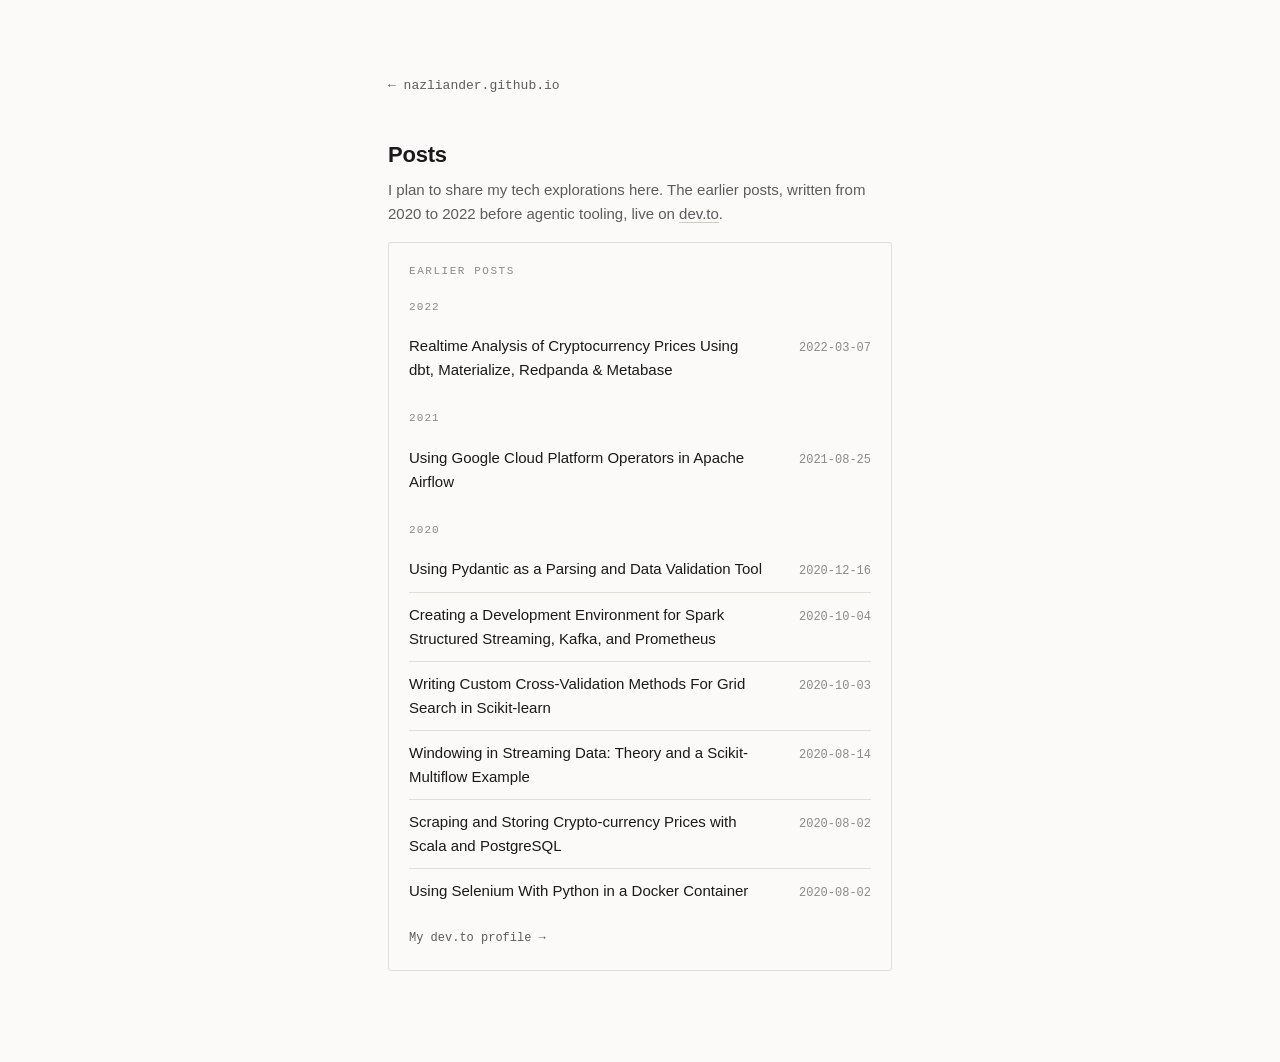
==== writing/index.html @ b226c814 "deploy: site build of 91e447e" ====
<!DOCTYPE html><html lang="en" data-astro-cid-67lgijtc><head><meta charset="utf-8"><meta name="viewport" content="width=device-width, initial-scale=1"><title>Posts — Nazli Ander</title><meta name="description" content="Posts and essays by Nazli Ander on data engineering, streaming and testing."><link rel="canonical" href="https://nazliander.github.io/writing/"><meta property="og:type" content="profile"><meta property="og:site_name" content="Nazli Ander"><meta property="og:title" content="Posts — Nazli Ander"><meta property="og:description" content="Posts and essays by Nazli Ander on data engineering, streaming and testing."><meta property="og:url" content="https://nazliander.github.io/writing/"><meta property="og:image" content="https://nazliander.github.io/og.png"><meta property="og:image:width" content="1200"><meta property="og:image:height" content="630"><meta property="og:image:alt" content="Nazli Ander, Data-intensive application developer and architect. I build data pipelines, warehouses and API endpoints, and the tests that keep them honest."><meta name="twitter:card" content="summary_large_image"><meta name="twitter:title" content="Posts — Nazli Ander"><meta name="twitter:description" content="Posts and essays by Nazli Ander on data engineering, streaming and testing."><meta name="twitter:image" content="https://nazliander.github.io/og.png"><script type="application/ld+json">{"@context":"https://schema.org","@type":"Person","name":"Nazli Ander","url":"https://nazliander.github.io/","description":"Data-intensive application developer and architect. I build data pipelines, warehouses and API endpoints, and the tests that keep them honest.","sameAs":["https://github.com/nazliander","https://www.linkedin.com/in/nazli-ander-33b428111/","https://dev.to/nazliander"]}</script><script defer src="https://static.cloudflareinsights.com/beacon.min.js" data-cf-beacon="{&quot;token&quot;: &quot;77f7c34b2c5643a896c90a469e544296&quot;}"></script><link rel="icon" type="image/svg+xml" href="/favicon.svg"><style>:root{color-scheme:light dark;--mono:ui-monospace, SFMono-Regular, "SF Mono", Menlo, Consolas, monospace;--sans:-apple-system, BlinkMacSystemFont, "Segoe UI", Inter, Helvetica, Arial, sans-serif;--bg:#fbfaf8;--fg:#1a1a1a;--fg-dim:#5c5c5c;--fg-faint:#8a8a8a;--hairline:#e0ded9;--hairline-strong:#cfccc5;--work:#0f8a7e;--writing:#7a5cc4;--stack:#8a8a8a;--ok:#2ea043;--fox:#e8792b;--measure:34rem}@media (prefers-color-scheme:dark){:root{--bg:#111110;--fg:#ececea;--fg-dim:#a3a09a;--fg-faint:#6f6c67;--hairline:#2a2927;--hairline-strong:#3d3b38;--work:#3fd0bd;--writing:#b49bf0;--stack:#7e7b76;--ok:#3fb950;--fox:#ff9448}}*,:before,:after{box-sizing:border-box}body{background:var(--bg);color:var(--fg);font-family:var(--sans);-webkit-font-smoothing:antialiased;margin:0;font-size:15px;line-height:1.6}a{color:inherit;border-bottom:1px solid var(--hairline-strong);text-decoration:none}a:hover{border-bottom-color:currentColor}a:focus-visible{outline:2px solid var(--work);outline-offset:3px;border-radius:2px}.page{max-width:var(--measure);margin:0 auto;padding-block:4.5rem 3rem;padding-inline:1.25rem}.domain{font-family:var(--mono);letter-spacing:.02em;color:var(--fg-dim);cursor:pointer;background:0 0;border:0;margin:0 0 2.75rem;padding:0;font-size:.8125rem;display:block}.domain:hover{color:var(--fg)}.domain:focus-visible{outline:2px solid var(--fox);outline-offset:4px;border-radius:2px}.name{letter-spacing:-.01em;margin:0 0 .375rem;font-size:1.375rem;font-weight:600}.rule{background:var(--hairline-strong);border:0;width:2.5rem;height:1px;margin:.75rem 0 1rem}.tagline{color:var(--fg-dim);margin:0 0 1rem}.intro{color:var(--fg-dim);margin:-.5rem 0 1.25rem;font-size:.875rem}.links{flex-wrap:wrap;gap:1.125rem;margin:0 0 3.25rem;font-size:.875rem;display:flex}.links a{color:var(--fg-dim)}.links a:hover{color:var(--fg)}.section{border:1px solid var(--hairline);border-radius:3px;margin-bottom:1.25rem;padding:1.25rem 1.25rem 1.35rem}.section h2{font-family:var(--mono);letter-spacing:.14em;text-transform:uppercase;color:var(--fg-faint);flex-wrap:wrap;justify-content:space-between;align-items:baseline;gap:.375rem 1rem;margin:0 0 1.125rem;font-size:.6875rem;font-weight:500;display:flex}.note{font-family:var(--mono);letter-spacing:.04em;text-transform:none;color:var(--fg-faint);font-size:.6875rem}.items{gap:1.125rem;margin:0;padding:0;list-style:none;display:grid}.items.tight{gap:.625rem}.item{grid-template-columns:.875rem 1fr;align-items:start;column-gap:.75rem;display:grid}.bullet{border:1px solid var(--hue);width:6px;height:6px;margin-top:.5rem;transform:rotate(45deg)}.item-title{font-weight:500}.item-summary{color:var(--fg-dim);margin-top:.125rem;font-size:.875rem}.item-meta{font-family:var(--mono);color:var(--fg-faint);margin-top:.25rem;font-size:.75rem}.date{font-family:var(--mono);color:var(--fg-faint);font-size:.75rem}.writing-row{flex-wrap:wrap;align-items:baseline;gap:.625rem;display:flex}.stack-group+.stack-group{margin-top:1.125rem}.stack-label{font-family:var(--mono);letter-spacing:.1em;text-transform:uppercase;color:var(--fg-faint);margin:0 0 .5rem;font-size:.6875rem}.stack-list{flex-wrap:wrap;gap:.5rem 1rem;margin:0;padding:0;font-size:.875rem;list-style:none;display:flex}.stack-list li{color:var(--fg-dim);align-items:center;gap:.5rem;display:flex}.more{font-family:var(--mono);color:var(--fg-dim);border:0;margin-top:1rem;font-size:.75rem;display:inline-block}.more:hover{color:var(--fg)}.empty{color:var(--fg-faint);font-size:.875rem;font-style:italic}.footer{font-family:var(--mono);color:var(--fg-faint);align-items:center;gap:.5rem;margin-top:2.25rem;font-size:.75rem;display:flex}.dot{background:var(--ok);border-radius:50%;flex:none;width:7px;height:7px}.dot.warn{background:var(--fox)}@media (width<=420px){.page{padding-block:3rem 2.5rem}}
.back[data-astro-cid-67lgijtc]{font-family:var(--mono);color:var(--fg-dim);border:0;margin-bottom:2.5rem;font-size:.8125rem;display:inline-block}.back[data-astro-cid-67lgijtc]:hover{color:var(--fg)}.rows[data-astro-cid-67lgijtc]{margin:0;padding:0;list-style:none}.row[data-astro-cid-67lgijtc]{border:0;border-bottom:1px solid var(--hairline);color:var(--fg);grid-template-columns:1fr auto auto;align-items:baseline;gap:.75rem;padding:.625rem 0;transition:padding-left .18s,color .18s;display:grid}.rows[data-astro-cid-67lgijtc] li[data-astro-cid-67lgijtc]:last-child .row[data-astro-cid-67lgijtc]{border-bottom:0}.row[data-astro-cid-67lgijtc]:hover{color:var(--writing);padding-left:.375rem}.row[data-astro-cid-67lgijtc]:focus-visible{outline:2px solid var(--work);outline-offset:2px;border-radius:2px}.row-title[data-astro-cid-67lgijtc]{min-width:0}.row-arrow[data-astro-cid-67lgijtc]{opacity:0;transition:opacity .18s,transform .18s;display:inline-block;transform:translate(-.25rem)}.row[data-astro-cid-67lgijtc]:hover .row-arrow[data-astro-cid-67lgijtc],.row[data-astro-cid-67lgijtc]:focus-visible .row-arrow[data-astro-cid-67lgijtc]{opacity:1;transform:translate(0)}.row[data-astro-cid-67lgijtc] .date[data-astro-cid-67lgijtc]{white-space:nowrap}.row-summary[data-astro-cid-67lgijtc]{color:var(--fg-dim);margin:.25rem 0 .625rem;font-size:.8125rem}@media (prefers-reduced-motion:reduce){.row[data-astro-cid-67lgijtc],.row-arrow[data-astro-cid-67lgijtc]{transition:none}}.year[data-astro-cid-67lgijtc]+.year[data-astro-cid-67lgijtc]{margin-top:1.125rem}.year-label[data-astro-cid-67lgijtc]{font-family:var(--mono);letter-spacing:.1em;color:var(--fg-faint);margin:0 0 .5rem;font-size:.6875rem}.entry-title[data-astro-cid-67lgijtc]{letter-spacing:-.01em;margin:0 0 .375rem;font-size:1.375rem;font-weight:600}
</style></head><body data-astro-cid-67lgijtc><main class="page" data-astro-cid-67lgijtc><a class="back" href="/" data-astro-cid-67lgijtc>← nazliander.github.io</a><h1 class="entry-title" data-astro-cid-67lgijtc>Posts</h1><p class="tagline" data-astro-cid-67lgijtc>I plan to share my tech explorations here. The earlier posts, written from 2020 to 2022 before agentic tooling, live on <a href="https://dev.to/nazliander" data-astro-cid-67lgijtc>dev.to</a>.</p><section class="section" data-astro-cid-67lgijtc><h2 data-astro-cid-67lgijtc>Earlier posts</h2><div class="year" data-astro-cid-67lgijtc><p class="year-label" data-astro-cid-67lgijtc>2022</p><ul class="rows" data-astro-cid-67lgijtc><li data-astro-cid-67lgijtc><a class="row" href="https://dev.to/nazliander/realtime-analysis-of-cryptocurrency-prices-using-dbt-materialize-redpanda-metabase-41n2" data-astro-cid-67lgijtc><span class="row-title" data-astro-cid-67lgijtc>Realtime Analysis of Cryptocurrency Prices Using dbt, Materialize, Redpanda &amp; Metabase</span><span class="row-arrow" aria-hidden="true" data-astro-cid-67lgijtc>↗</span><time class="date" datetime="2022-03-07" data-astro-cid-67lgijtc>2022-03-07</time></a></li></ul></div><div class="year" data-astro-cid-67lgijtc><p class="year-label" data-astro-cid-67lgijtc>2021</p><ul class="rows" data-astro-cid-67lgijtc><li data-astro-cid-67lgijtc><a class="row" href="https://dev.to/nazliander/about-the-google-cloud-platform-operators-in-airflow-3ap7" data-astro-cid-67lgijtc><span class="row-title" data-astro-cid-67lgijtc>Using Google Cloud Platform Operators in Apache Airflow</span><span class="row-arrow" aria-hidden="true" data-astro-cid-67lgijtc>↗</span><time class="date" datetime="2021-08-25" data-astro-cid-67lgijtc>2021-08-25</time></a></li></ul></div><div class="year" data-astro-cid-67lgijtc><p class="year-label" data-astro-cid-67lgijtc>2020</p><ul class="rows" data-astro-cid-67lgijtc><li data-astro-cid-67lgijtc><a class="row" href="https://dev.to/nazliander/using-pydantic-as-a-parser-and-data-validation-tool-51n3" data-astro-cid-67lgijtc><span class="row-title" data-astro-cid-67lgijtc>Using Pydantic as a Parsing and Data Validation Tool</span><span class="row-arrow" aria-hidden="true" data-astro-cid-67lgijtc>↗</span><time class="date" datetime="2020-12-16" data-astro-cid-67lgijtc>2020-12-16</time></a></li><li data-astro-cid-67lgijtc><a class="row" href="https://dev.to/nazliander/creating-a-development-environment-for-spark-structured-streaming-kafka-and-prometheus-29dl" data-astro-cid-67lgijtc><span class="row-title" data-astro-cid-67lgijtc>Creating a Development Environment for Spark Structured Streaming, Kafka, and Prometheus</span><span class="row-arrow" aria-hidden="true" data-astro-cid-67lgijtc>↗</span><time class="date" datetime="2020-10-04" data-astro-cid-67lgijtc>2020-10-04</time></a></li><li data-astro-cid-67lgijtc><a class="row" href="https://dev.to/nazliander/writing-custom-cross-validation-methods-for-grid-search-in-scikit-learn-2o21" data-astro-cid-67lgijtc><span class="row-title" data-astro-cid-67lgijtc>Writing Custom Cross-Validation Methods For Grid Search in Scikit-learn</span><span class="row-arrow" aria-hidden="true" data-astro-cid-67lgijtc>↗</span><time class="date" datetime="2020-10-03" data-astro-cid-67lgijtc>2020-10-03</time></a></li><li data-astro-cid-67lgijtc><a class="row" href="https://dev.to/nazliander/windowing-in-streaming-data-theory-and-a-scikit-multiflow-example-55ji" data-astro-cid-67lgijtc><span class="row-title" data-astro-cid-67lgijtc>Windowing in Streaming Data: Theory and a Scikit-Multiflow Example</span><span class="row-arrow" aria-hidden="true" data-astro-cid-67lgijtc>↗</span><time class="date" datetime="2020-08-14" data-astro-cid-67lgijtc>2020-08-14</time></a></li><li data-astro-cid-67lgijtc><a class="row" href="https://dev.to/nazliander/scraping-and-storing-asset-prices-with-scala-and-postgresql-35nn" data-astro-cid-67lgijtc><span class="row-title" data-astro-cid-67lgijtc>Scraping and Storing Crypto-currency Prices with Scala and PostgreSQL</span><span class="row-arrow" aria-hidden="true" data-astro-cid-67lgijtc>↗</span><time class="date" datetime="2020-08-02" data-astro-cid-67lgijtc>2020-08-02</time></a></li><li data-astro-cid-67lgijtc><a class="row" href="https://dev.to/nazliander/using-selenium-within-a-docker-container-ghp" data-astro-cid-67lgijtc><span class="row-title" data-astro-cid-67lgijtc>Using Selenium With Python in a Docker Container</span><span class="row-arrow" aria-hidden="true" data-astro-cid-67lgijtc>↗</span><time class="date" datetime="2020-08-02" data-astro-cid-67lgijtc>2020-08-02</time></a></li></ul></div><a class="more" href="https://dev.to/nazliander" data-astro-cid-67lgijtc>My dev.to profile →</a></section></main></body></html>
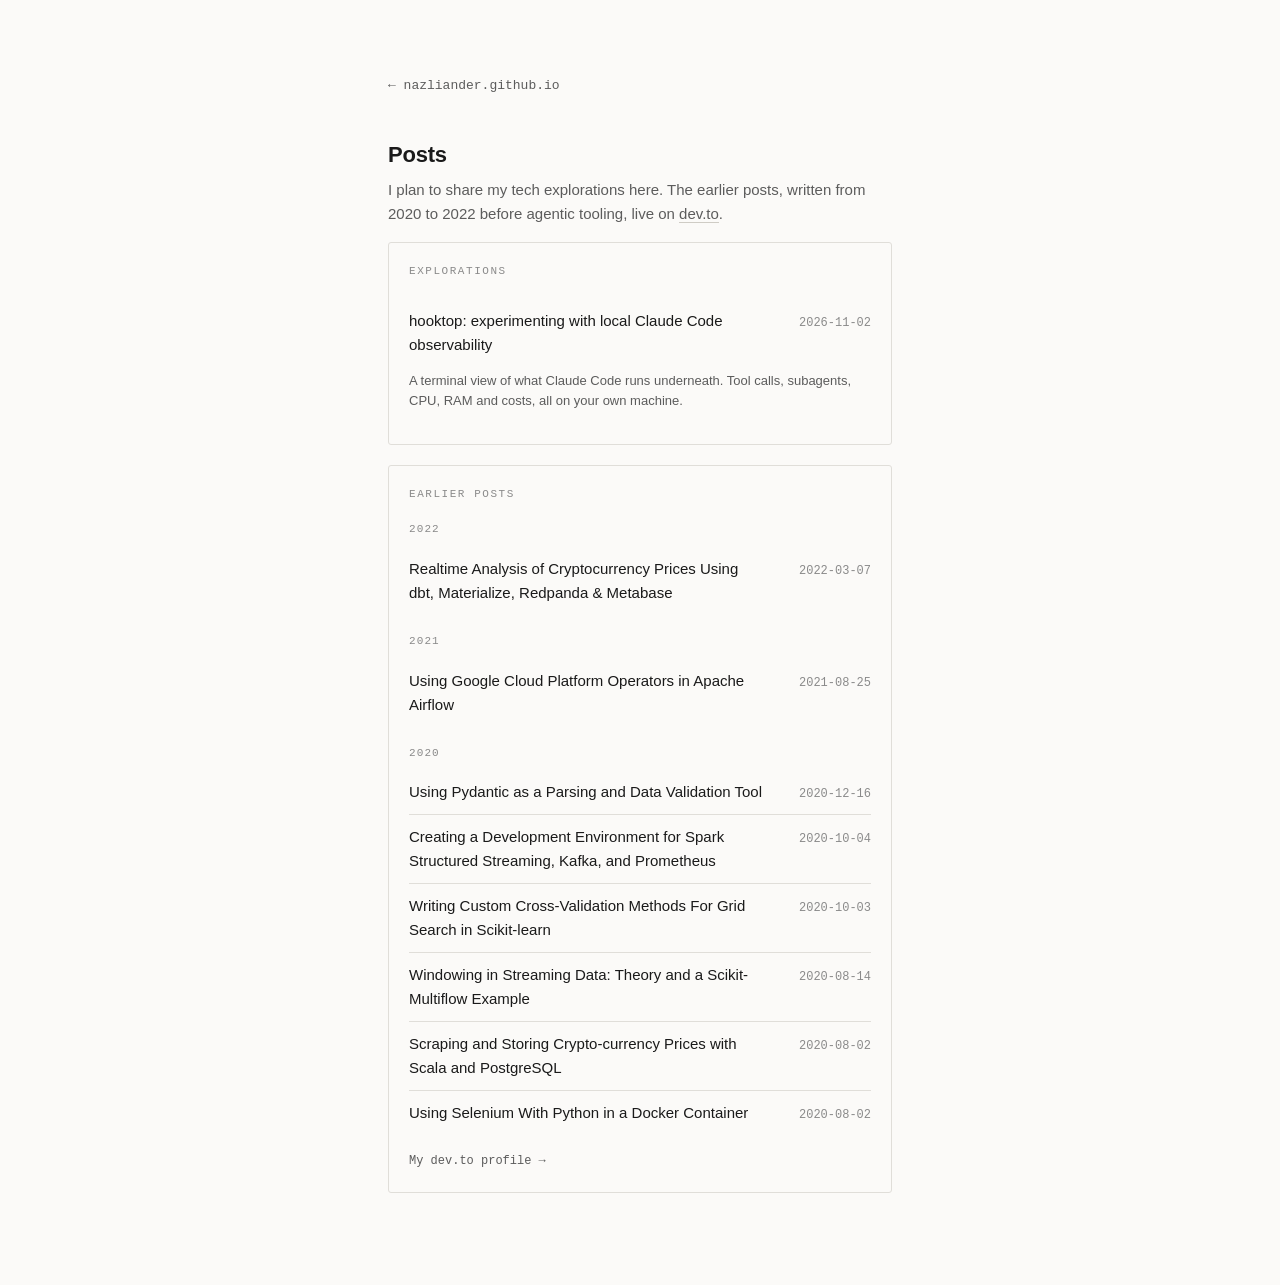
==== commit 40f81fa1: "deploy: site build of 2af90f9" ====
--- a/writing/index.html
+++ b/writing/index.html
@@ -1,3 +1,3 @@
 <!DOCTYPE html><html lang="en" data-astro-cid-67lgijtc><head><meta charset="utf-8"><meta name="viewport" content="width=device-width, initial-scale=1"><title>Posts — Nazli Ander</title><meta name="description" content="Posts and essays by Nazli Ander on data engineering, streaming and testing."><link rel="canonical" href="https://nazliander.github.io/writing/"><meta property="og:type" content="profile"><meta property="og:site_name" content="Nazli Ander"><meta property="og:title" content="Posts — Nazli Ander"><meta property="og:description" content="Posts and essays by Nazli Ander on data engineering, streaming and testing."><meta property="og:url" content="https://nazliander.github.io/writing/"><meta property="og:image" content="https://nazliander.github.io/og.png"><meta property="og:image:width" content="1200"><meta property="og:image:height" content="630"><meta property="og:image:alt" content="Nazli Ander, Data-intensive application developer and architect. I build data pipelines, warehouses and API endpoints, and the tests that keep them honest."><meta name="twitter:card" content="summary_large_image"><meta name="twitter:title" content="Posts — Nazli Ander"><meta name="twitter:description" content="Posts and essays by Nazli Ander on data engineering, streaming and testing."><meta name="twitter:image" content="https://nazliander.github.io/og.png"><script type="application/ld+json">{"@context":"https://schema.org","@type":"Person","name":"Nazli Ander","url":"https://nazliander.github.io/","description":"Data-intensive application developer and architect. I build data pipelines, warehouses and API endpoints, and the tests that keep them honest.","sameAs":["https://github.com/nazliander","https://www.linkedin.com/in/nazli-ander-33b428111/","https://dev.to/nazliander"]}</script><script defer src="https://static.cloudflareinsights.com/beacon.min.js" data-cf-beacon="{&quot;token&quot;: &quot;77f7c34b2c5643a896c90a469e544296&quot;}"></script><link rel="icon" type="image/svg+xml" href="/favicon.svg"><style>:root{color-scheme:light dark;--mono:ui-monospace, SFMono-Regular, "SF Mono", Menlo, Consolas, monospace;--sans:-apple-system, BlinkMacSystemFont, "Segoe UI", Inter, Helvetica, Arial, sans-serif;--bg:#fbfaf8;--fg:#1a1a1a;--fg-dim:#5c5c5c;--fg-faint:#8a8a8a;--hairline:#e0ded9;--hairline-strong:#cfccc5;--work:#0f8a7e;--writing:#7a5cc4;--stack:#8a8a8a;--ok:#2ea043;--fox:#e8792b;--measure:34rem}@media (prefers-color-scheme:dark){:root{--bg:#111110;--fg:#ececea;--fg-dim:#a3a09a;--fg-faint:#6f6c67;--hairline:#2a2927;--hairline-strong:#3d3b38;--work:#3fd0bd;--writing:#b49bf0;--stack:#7e7b76;--ok:#3fb950;--fox:#ff9448}}*,:before,:after{box-sizing:border-box}body{background:var(--bg);color:var(--fg);font-family:var(--sans);-webkit-font-smoothing:antialiased;margin:0;font-size:15px;line-height:1.6}a{color:inherit;border-bottom:1px solid var(--hairline-strong);text-decoration:none}a:hover{border-bottom-color:currentColor}a:focus-visible{outline:2px solid var(--work);outline-offset:3px;border-radius:2px}.page{max-width:var(--measure);margin:0 auto;padding-block:4.5rem 3rem;padding-inline:1.25rem}.domain{font-family:var(--mono);letter-spacing:.02em;color:var(--fg-dim);cursor:pointer;background:0 0;border:0;margin:0 0 2.75rem;padding:0;font-size:.8125rem;display:block}.domain:hover{color:var(--fg)}.domain:focus-visible{outline:2px solid var(--fox);outline-offset:4px;border-radius:2px}.name{letter-spacing:-.01em;margin:0 0 .375rem;font-size:1.375rem;font-weight:600}.rule{background:var(--hairline-strong);border:0;width:2.5rem;height:1px;margin:.75rem 0 1rem}.tagline{color:var(--fg-dim);margin:0 0 1rem}.intro{color:var(--fg-dim);margin:-.5rem 0 1.25rem;font-size:.875rem}.links{flex-wrap:wrap;gap:1.125rem;margin:0 0 3.25rem;font-size:.875rem;display:flex}.links a{color:var(--fg-dim)}.links a:hover{color:var(--fg)}.section{border:1px solid var(--hairline);border-radius:3px;margin-bottom:1.25rem;padding:1.25rem 1.25rem 1.35rem}.section h2{font-family:var(--mono);letter-spacing:.14em;text-transform:uppercase;color:var(--fg-faint);flex-wrap:wrap;justify-content:space-between;align-items:baseline;gap:.375rem 1rem;margin:0 0 1.125rem;font-size:.6875rem;font-weight:500;display:flex}.note{font-family:var(--mono);letter-spacing:.04em;text-transform:none;color:var(--fg-faint);font-size:.6875rem}.items{gap:1.125rem;margin:0;padding:0;list-style:none;display:grid}.items.tight{gap:.625rem}.item{grid-template-columns:.875rem 1fr;align-items:start;column-gap:.75rem;display:grid}.bullet{border:1px solid var(--hue);width:6px;height:6px;margin-top:.5rem;transform:rotate(45deg)}.item-title{font-weight:500}.item-summary{color:var(--fg-dim);margin-top:.125rem;font-size:.875rem}.item-meta{font-family:var(--mono);color:var(--fg-faint);margin-top:.25rem;font-size:.75rem}.date{font-family:var(--mono);color:var(--fg-faint);font-size:.75rem}.writing-row{flex-wrap:wrap;align-items:baseline;gap:.625rem;display:flex}.stack-group+.stack-group{margin-top:1.125rem}.stack-label{font-family:var(--mono);letter-spacing:.1em;text-transform:uppercase;color:var(--fg-faint);margin:0 0 .5rem;font-size:.6875rem}.stack-list{flex-wrap:wrap;gap:.5rem 1rem;margin:0;padding:0;font-size:.875rem;list-style:none;display:flex}.stack-list li{color:var(--fg-dim);align-items:center;gap:.5rem;display:flex}.more{font-family:var(--mono);color:var(--fg-dim);border:0;margin-top:1rem;font-size:.75rem;display:inline-block}.more:hover{color:var(--fg)}.empty{color:var(--fg-faint);font-size:.875rem;font-style:italic}.footer{font-family:var(--mono);color:var(--fg-faint);align-items:center;gap:.5rem;margin-top:2.25rem;font-size:.75rem;display:flex}.dot{background:var(--ok);border-radius:50%;flex:none;width:7px;height:7px}.dot.warn{background:var(--fox)}@media (width<=420px){.page{padding-block:3rem 2.5rem}}
 .back[data-astro-cid-67lgijtc]{font-family:var(--mono);color:var(--fg-dim);border:0;margin-bottom:2.5rem;font-size:.8125rem;display:inline-block}.back[data-astro-cid-67lgijtc]:hover{color:var(--fg)}.rows[data-astro-cid-67lgijtc]{margin:0;padding:0;list-style:none}.row[data-astro-cid-67lgijtc]{border:0;border-bottom:1px solid var(--hairline);color:var(--fg);grid-template-columns:1fr auto auto;align-items:baseline;gap:.75rem;padding:.625rem 0;transition:padding-left .18s,color .18s;display:grid}.rows[data-astro-cid-67lgijtc] li[data-astro-cid-67lgijtc]:last-child .row[data-astro-cid-67lgijtc]{border-bottom:0}.row[data-astro-cid-67lgijtc]:hover{color:var(--writing);padding-left:.375rem}.row[data-astro-cid-67lgijtc]:focus-visible{outline:2px solid var(--work);outline-offset:2px;border-radius:2px}.row-title[data-astro-cid-67lgijtc]{min-width:0}.row-arrow[data-astro-cid-67lgijtc]{opacity:0;transition:opacity .18s,transform .18s;display:inline-block;transform:translate(-.25rem)}.row[data-astro-cid-67lgijtc]:hover .row-arrow[data-astro-cid-67lgijtc],.row[data-astro-cid-67lgijtc]:focus-visible .row-arrow[data-astro-cid-67lgijtc]{opacity:1;transform:translate(0)}.row[data-astro-cid-67lgijtc] .date[data-astro-cid-67lgijtc]{white-space:nowrap}.row-summary[data-astro-cid-67lgijtc]{color:var(--fg-dim);margin:.25rem 0 .625rem;font-size:.8125rem}@media (prefers-reduced-motion:reduce){.row[data-astro-cid-67lgijtc],.row-arrow[data-astro-cid-67lgijtc]{transition:none}}.year[data-astro-cid-67lgijtc]+.year[data-astro-cid-67lgijtc]{margin-top:1.125rem}.year-label[data-astro-cid-67lgijtc]{font-family:var(--mono);letter-spacing:.1em;color:var(--fg-faint);margin:0 0 .5rem;font-size:.6875rem}.entry-title[data-astro-cid-67lgijtc]{letter-spacing:-.01em;margin:0 0 .375rem;font-size:1.375rem;font-weight:600}
-</style></head><body data-astro-cid-67lgijtc><main class="page" data-astro-cid-67lgijtc><a class="back" href="/" data-astro-cid-67lgijtc>← nazliander.github.io</a><h1 class="entry-title" data-astro-cid-67lgijtc>Posts</h1><p class="tagline" data-astro-cid-67lgijtc>I plan to share my tech explorations here. The earlier posts, written from 2020 to 2022 before agentic tooling, live on <a href="https://dev.to/nazliander" data-astro-cid-67lgijtc>dev.to</a>.</p><section class="section" data-astro-cid-67lgijtc><h2 data-astro-cid-67lgijtc>Earlier posts</h2><div class="year" data-astro-cid-67lgijtc><p class="year-label" data-astro-cid-67lgijtc>2022</p><ul class="rows" data-astro-cid-67lgijtc><li data-astro-cid-67lgijtc><a class="row" href="https://dev.to/nazliander/realtime-analysis-of-cryptocurrency-prices-using-dbt-materialize-redpanda-metabase-41n2" data-astro-cid-67lgijtc><span class="row-title" data-astro-cid-67lgijtc>Realtime Analysis of Cryptocurrency Prices Using dbt, Materialize, Redpanda &amp; Metabase</span><span class="row-arrow" aria-hidden="true" data-astro-cid-67lgijtc>↗</span><time class="date" datetime="2022-03-07" data-astro-cid-67lgijtc>2022-03-07</time></a></li></ul></div><div class="year" data-astro-cid-67lgijtc><p class="year-label" data-astro-cid-67lgijtc>2021</p><ul class="rows" data-astro-cid-67lgijtc><li data-astro-cid-67lgijtc><a class="row" href="https://dev.to/nazliander/about-the-google-cloud-platform-operators-in-airflow-3ap7" data-astro-cid-67lgijtc><span class="row-title" data-astro-cid-67lgijtc>Using Google Cloud Platform Operators in Apache Airflow</span><span class="row-arrow" aria-hidden="true" data-astro-cid-67lgijtc>↗</span><time class="date" datetime="2021-08-25" data-astro-cid-67lgijtc>2021-08-25</time></a></li></ul></div><div class="year" data-astro-cid-67lgijtc><p class="year-label" data-astro-cid-67lgijtc>2020</p><ul class="rows" data-astro-cid-67lgijtc><li data-astro-cid-67lgijtc><a class="row" href="https://dev.to/nazliander/using-pydantic-as-a-parser-and-data-validation-tool-51n3" data-astro-cid-67lgijtc><span class="row-title" data-astro-cid-67lgijtc>Using Pydantic as a Parsing and Data Validation Tool</span><span class="row-arrow" aria-hidden="true" data-astro-cid-67lgijtc>↗</span><time class="date" datetime="2020-12-16" data-astro-cid-67lgijtc>2020-12-16</time></a></li><li data-astro-cid-67lgijtc><a class="row" href="https://dev.to/nazliander/creating-a-development-environment-for-spark-structured-streaming-kafka-and-prometheus-29dl" data-astro-cid-67lgijtc><span class="row-title" data-astro-cid-67lgijtc>Creating a Development Environment for Spark Structured Streaming, Kafka, and Prometheus</span><span class="row-arrow" aria-hidden="true" data-astro-cid-67lgijtc>↗</span><time class="date" datetime="2020-10-04" data-astro-cid-67lgijtc>2020-10-04</time></a></li><li data-astro-cid-67lgijtc><a class="row" href="https://dev.to/nazliander/writing-custom-cross-validation-methods-for-grid-search-in-scikit-learn-2o21" data-astro-cid-67lgijtc><span class="row-title" data-astro-cid-67lgijtc>Writing Custom Cross-Validation Methods For Grid Search in Scikit-learn</span><span class="row-arrow" aria-hidden="true" data-astro-cid-67lgijtc>↗</span><time class="date" datetime="2020-10-03" data-astro-cid-67lgijtc>2020-10-03</time></a></li><li data-astro-cid-67lgijtc><a class="row" href="https://dev.to/nazliander/windowing-in-streaming-data-theory-and-a-scikit-multiflow-example-55ji" data-astro-cid-67lgijtc><span class="row-title" data-astro-cid-67lgijtc>Windowing in Streaming Data: Theory and a Scikit-Multiflow Example</span><span class="row-arrow" aria-hidden="true" data-astro-cid-67lgijtc>↗</span><time class="date" datetime="2020-08-14" data-astro-cid-67lgijtc>2020-08-14</time></a></li><li data-astro-cid-67lgijtc><a class="row" href="https://dev.to/nazliander/scraping-and-storing-asset-prices-with-scala-and-postgresql-35nn" data-astro-cid-67lgijtc><span class="row-title" data-astro-cid-67lgijtc>Scraping and Storing Crypto-currency Prices with Scala and PostgreSQL</span><span class="row-arrow" aria-hidden="true" data-astro-cid-67lgijtc>↗</span><time class="date" datetime="2020-08-02" data-astro-cid-67lgijtc>2020-08-02</time></a></li><li data-astro-cid-67lgijtc><a class="row" href="https://dev.to/nazliander/using-selenium-within-a-docker-container-ghp" data-astro-cid-67lgijtc><span class="row-title" data-astro-cid-67lgijtc>Using Selenium With Python in a Docker Container</span><span class="row-arrow" aria-hidden="true" data-astro-cid-67lgijtc>↗</span><time class="date" datetime="2020-08-02" data-astro-cid-67lgijtc>2020-08-02</time></a></li></ul></div><a class="more" href="https://dev.to/nazliander" data-astro-cid-67lgijtc>My dev.to profile →</a></section></main></body></html>+</style></head><body data-astro-cid-67lgijtc><main class="page" data-astro-cid-67lgijtc><a class="back" href="/" data-astro-cid-67lgijtc>← nazliander.github.io</a><h1 class="entry-title" data-astro-cid-67lgijtc>Posts</h1><p class="tagline" data-astro-cid-67lgijtc>I plan to share my tech explorations here. The earlier posts, written from 2020 to 2022 before agentic tooling, live on <a href="https://dev.to/nazliander" data-astro-cid-67lgijtc>dev.to</a>.</p><section class="section" data-astro-cid-67lgijtc><h2 data-astro-cid-67lgijtc>Explorations</h2><ul class="rows" data-astro-cid-67lgijtc><li data-astro-cid-67lgijtc><a class="row" href="/writing/hooktop-experimenting-local-claude-code-observability/" data-astro-cid-67lgijtc><span class="row-title" data-astro-cid-67lgijtc>hooktop: experimenting with local Claude Code observability</span><span class="row-arrow" aria-hidden="true" data-astro-cid-67lgijtc>→</span><time class="date" datetime="2026-11-02" data-astro-cid-67lgijtc>2026-11-02</time></a><p class="row-summary" data-astro-cid-67lgijtc>A terminal view of what Claude Code runs underneath. Tool calls, subagents, CPU, RAM and costs, all on your own machine.</p></li></ul></section><section class="section" data-astro-cid-67lgijtc><h2 data-astro-cid-67lgijtc>Earlier posts</h2><div class="year" data-astro-cid-67lgijtc><p class="year-label" data-astro-cid-67lgijtc>2022</p><ul class="rows" data-astro-cid-67lgijtc><li data-astro-cid-67lgijtc><a class="row" href="https://dev.to/nazliander/realtime-analysis-of-cryptocurrency-prices-using-dbt-materialize-redpanda-metabase-41n2" data-astro-cid-67lgijtc><span class="row-title" data-astro-cid-67lgijtc>Realtime Analysis of Cryptocurrency Prices Using dbt, Materialize, Redpanda &amp; Metabase</span><span class="row-arrow" aria-hidden="true" data-astro-cid-67lgijtc>↗</span><time class="date" datetime="2022-03-07" data-astro-cid-67lgijtc>2022-03-07</time></a></li></ul></div><div class="year" data-astro-cid-67lgijtc><p class="year-label" data-astro-cid-67lgijtc>2021</p><ul class="rows" data-astro-cid-67lgijtc><li data-astro-cid-67lgijtc><a class="row" href="https://dev.to/nazliander/about-the-google-cloud-platform-operators-in-airflow-3ap7" data-astro-cid-67lgijtc><span class="row-title" data-astro-cid-67lgijtc>Using Google Cloud Platform Operators in Apache Airflow</span><span class="row-arrow" aria-hidden="true" data-astro-cid-67lgijtc>↗</span><time class="date" datetime="2021-08-25" data-astro-cid-67lgijtc>2021-08-25</time></a></li></ul></div><div class="year" data-astro-cid-67lgijtc><p class="year-label" data-astro-cid-67lgijtc>2020</p><ul class="rows" data-astro-cid-67lgijtc><li data-astro-cid-67lgijtc><a class="row" href="https://dev.to/nazliander/using-pydantic-as-a-parser-and-data-validation-tool-51n3" data-astro-cid-67lgijtc><span class="row-title" data-astro-cid-67lgijtc>Using Pydantic as a Parsing and Data Validation Tool</span><span class="row-arrow" aria-hidden="true" data-astro-cid-67lgijtc>↗</span><time class="date" datetime="2020-12-16" data-astro-cid-67lgijtc>2020-12-16</time></a></li><li data-astro-cid-67lgijtc><a class="row" href="https://dev.to/nazliander/creating-a-development-environment-for-spark-structured-streaming-kafka-and-prometheus-29dl" data-astro-cid-67lgijtc><span class="row-title" data-astro-cid-67lgijtc>Creating a Development Environment for Spark Structured Streaming, Kafka, and Prometheus</span><span class="row-arrow" aria-hidden="true" data-astro-cid-67lgijtc>↗</span><time class="date" datetime="2020-10-04" data-astro-cid-67lgijtc>2020-10-04</time></a></li><li data-astro-cid-67lgijtc><a class="row" href="https://dev.to/nazliander/writing-custom-cross-validation-methods-for-grid-search-in-scikit-learn-2o21" data-astro-cid-67lgijtc><span class="row-title" data-astro-cid-67lgijtc>Writing Custom Cross-Validation Methods For Grid Search in Scikit-learn</span><span class="row-arrow" aria-hidden="true" data-astro-cid-67lgijtc>↗</span><time class="date" datetime="2020-10-03" data-astro-cid-67lgijtc>2020-10-03</time></a></li><li data-astro-cid-67lgijtc><a class="row" href="https://dev.to/nazliander/windowing-in-streaming-data-theory-and-a-scikit-multiflow-example-55ji" data-astro-cid-67lgijtc><span class="row-title" data-astro-cid-67lgijtc>Windowing in Streaming Data: Theory and a Scikit-Multiflow Example</span><span class="row-arrow" aria-hidden="true" data-astro-cid-67lgijtc>↗</span><time class="date" datetime="2020-08-14" data-astro-cid-67lgijtc>2020-08-14</time></a></li><li data-astro-cid-67lgijtc><a class="row" href="https://dev.to/nazliander/scraping-and-storing-asset-prices-with-scala-and-postgresql-35nn" data-astro-cid-67lgijtc><span class="row-title" data-astro-cid-67lgijtc>Scraping and Storing Crypto-currency Prices with Scala and PostgreSQL</span><span class="row-arrow" aria-hidden="true" data-astro-cid-67lgijtc>↗</span><time class="date" datetime="2020-08-02" data-astro-cid-67lgijtc>2020-08-02</time></a></li><li data-astro-cid-67lgijtc><a class="row" href="https://dev.to/nazliander/using-selenium-within-a-docker-container-ghp" data-astro-cid-67lgijtc><span class="row-title" data-astro-cid-67lgijtc>Using Selenium With Python in a Docker Container</span><span class="row-arrow" aria-hidden="true" data-astro-cid-67lgijtc>↗</span><time class="date" datetime="2020-08-02" data-astro-cid-67lgijtc>2020-08-02</time></a></li></ul></div><a class="more" href="https://dev.to/nazliander" data-astro-cid-67lgijtc>My dev.to profile →</a></section></main></body></html>
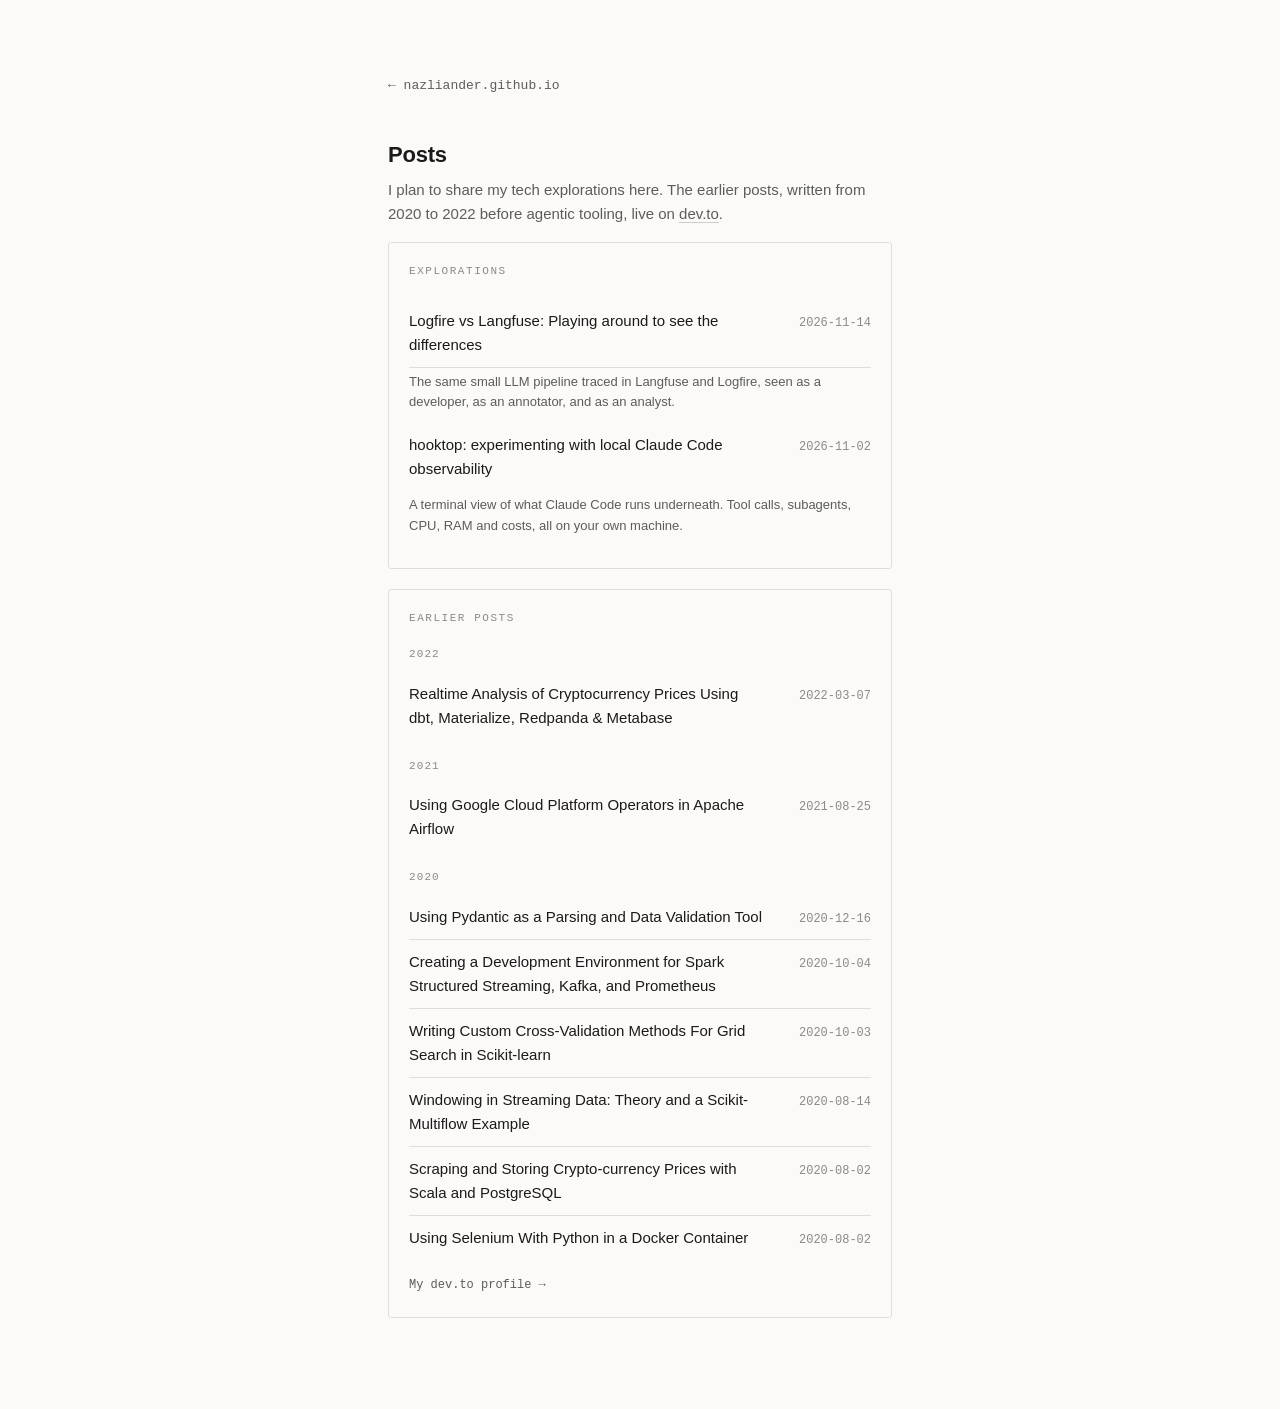
==== commit 617f82a4: "deploy: site build of 422cae0" ====
--- a/writing/index.html
+++ b/writing/index.html
@@ -1,3 +1,2 @@
-<!DOCTYPE html><html lang="en" data-astro-cid-67lgijtc><head><meta charset="utf-8"><meta name="viewport" content="width=device-width, initial-scale=1"><title>Posts — Nazli Ander</title><meta name="description" content="Posts and essays by Nazli Ander on data engineering, streaming and testing."><link rel="canonical" href="https://nazliander.github.io/writing/"><meta property="og:type" content="profile"><meta property="og:site_name" content="Nazli Ander"><meta property="og:title" content="Posts — Nazli Ander"><meta property="og:description" content="Posts and essays by Nazli Ander on data engineering, streaming and testing."><meta property="og:url" content="https://nazliander.github.io/writing/"><meta property="og:image" content="https://nazliander.github.io/og.png"><meta property="og:image:width" content="1200"><meta property="og:image:height" content="630"><meta property="og:image:alt" content="Nazli Ander, Data-intensive application developer and architect. I build data pipelines, warehouses and API endpoints, and the tests that keep them honest."><meta name="twitter:card" content="summary_large_image"><meta name="twitter:title" content="Posts — Nazli Ander"><meta name="twitter:description" content="Posts and essays by Nazli Ander on data engineering, streaming and testing."><meta name="twitter:image" content="https://nazliander.github.io/og.png"><script type="application/ld+json">{"@context":"https://schema.org","@type":"Person","name":"Nazli Ander","url":"https://nazliander.github.io/","description":"Data-intensive application developer and architect. I build data pipelines, warehouses and API endpoints, and the tests that keep them honest.","sameAs":["https://github.com/nazliander","https://www.linkedin.com/in/nazli-ander-33b428111/","https://dev.to/nazliander"]}</script><script defer src="https://static.cloudflareinsights.com/beacon.min.js" data-cf-beacon="{&quot;token&quot;: &quot;77f7c34b2c5643a896c90a469e544296&quot;}"></script><link rel="icon" type="image/svg+xml" href="/favicon.svg"><style>:root{color-scheme:light dark;--mono:ui-monospace, SFMono-Regular, "SF Mono", Menlo, Consolas, monospace;--sans:-apple-system, BlinkMacSystemFont, "Segoe UI", Inter, Helvetica, Arial, sans-serif;--bg:#fbfaf8;--fg:#1a1a1a;--fg-dim:#5c5c5c;--fg-faint:#8a8a8a;--hairline:#e0ded9;--hairline-strong:#cfccc5;--work:#0f8a7e;--writing:#7a5cc4;--stack:#8a8a8a;--ok:#2ea043;--fox:#e8792b;--measure:34rem}@media (prefers-color-scheme:dark){:root{--bg:#111110;--fg:#ececea;--fg-dim:#a3a09a;--fg-faint:#6f6c67;--hairline:#2a2927;--hairline-strong:#3d3b38;--work:#3fd0bd;--writing:#b49bf0;--stack:#7e7b76;--ok:#3fb950;--fox:#ff9448}}*,:before,:after{box-sizing:border-box}body{background:var(--bg);color:var(--fg);font-family:var(--sans);-webkit-font-smoothing:antialiased;margin:0;font-size:15px;line-height:1.6}a{color:inherit;border-bottom:1px solid var(--hairline-strong);text-decoration:none}a:hover{border-bottom-color:currentColor}a:focus-visible{outline:2px solid var(--work);outline-offset:3px;border-radius:2px}.page{max-width:var(--measure);margin:0 auto;padding-block:4.5rem 3rem;padding-inline:1.25rem}.domain{font-family:var(--mono);letter-spacing:.02em;color:var(--fg-dim);cursor:pointer;background:0 0;border:0;margin:0 0 2.75rem;padding:0;font-size:.8125rem;display:block}.domain:hover{color:var(--fg)}.domain:focus-visible{outline:2px solid var(--fox);outline-offset:4px;border-radius:2px}.name{letter-spacing:-.01em;margin:0 0 .375rem;font-size:1.375rem;font-weight:600}.rule{background:var(--hairline-strong);border:0;width:2.5rem;height:1px;margin:.75rem 0 1rem}.tagline{color:var(--fg-dim);margin:0 0 1rem}.intro{color:var(--fg-dim);margin:-.5rem 0 1.25rem;font-size:.875rem}.links{flex-wrap:wrap;gap:1.125rem;margin:0 0 3.25rem;font-size:.875rem;display:flex}.links a{color:var(--fg-dim)}.links a:hover{color:var(--fg)}.section{border:1px solid var(--hairline);border-radius:3px;margin-bottom:1.25rem;padding:1.25rem 1.25rem 1.35rem}.section h2{font-family:var(--mono);letter-spacing:.14em;text-transform:uppercase;color:var(--fg-faint);flex-wrap:wrap;justify-content:space-between;align-items:baseline;gap:.375rem 1rem;margin:0 0 1.125rem;font-size:.6875rem;font-weight:500;display:flex}.note{font-family:var(--mono);letter-spacing:.04em;text-transform:none;color:var(--fg-faint);font-size:.6875rem}.items{gap:1.125rem;margin:0;padding:0;list-style:none;display:grid}.items.tight{gap:.625rem}.item{grid-template-columns:.875rem 1fr;align-items:start;column-gap:.75rem;display:grid}.bullet{border:1px solid var(--hue);width:6px;height:6px;margin-top:.5rem;transform:rotate(45deg)}.item-title{font-weight:500}.item-summary{color:var(--fg-dim);margin-top:.125rem;font-size:.875rem}.item-meta{font-family:var(--mono);color:var(--fg-faint);margin-top:.25rem;font-size:.75rem}.date{font-family:var(--mono);color:var(--fg-faint);font-size:.75rem}.writing-row{flex-wrap:wrap;align-items:baseline;gap:.625rem;display:flex}.stack-group+.stack-group{margin-top:1.125rem}.stack-label{font-family:var(--mono);letter-spacing:.1em;text-transform:uppercase;color:var(--fg-faint);margin:0 0 .5rem;font-size:.6875rem}.stack-list{flex-wrap:wrap;gap:.5rem 1rem;margin:0;padding:0;font-size:.875rem;list-style:none;display:flex}.stack-list li{color:var(--fg-dim);align-items:center;gap:.5rem;display:flex}.more{font-family:var(--mono);color:var(--fg-dim);border:0;margin-top:1rem;font-size:.75rem;display:inline-block}.more:hover{color:var(--fg)}.empty{color:var(--fg-faint);font-size:.875rem;font-style:italic}.footer{font-family:var(--mono);color:var(--fg-faint);align-items:center;gap:.5rem;margin-top:2.25rem;font-size:.75rem;display:flex}.dot{background:var(--ok);border-radius:50%;flex:none;width:7px;height:7px}.dot.warn{background:var(--fox)}@media (width<=420px){.page{padding-block:3rem 2.5rem}}
-.back[data-astro-cid-67lgijtc]{font-family:var(--mono);color:var(--fg-dim);border:0;margin-bottom:2.5rem;font-size:.8125rem;display:inline-block}.back[data-astro-cid-67lgijtc]:hover{color:var(--fg)}.rows[data-astro-cid-67lgijtc]{margin:0;padding:0;list-style:none}.row[data-astro-cid-67lgijtc]{border:0;border-bottom:1px solid var(--hairline);color:var(--fg);grid-template-columns:1fr auto auto;align-items:baseline;gap:.75rem;padding:.625rem 0;transition:padding-left .18s,color .18s;display:grid}.rows[data-astro-cid-67lgijtc] li[data-astro-cid-67lgijtc]:last-child .row[data-astro-cid-67lgijtc]{border-bottom:0}.row[data-astro-cid-67lgijtc]:hover{color:var(--writing);padding-left:.375rem}.row[data-astro-cid-67lgijtc]:focus-visible{outline:2px solid var(--work);outline-offset:2px;border-radius:2px}.row-title[data-astro-cid-67lgijtc]{min-width:0}.row-arrow[data-astro-cid-67lgijtc]{opacity:0;transition:opacity .18s,transform .18s;display:inline-block;transform:translate(-.25rem)}.row[data-astro-cid-67lgijtc]:hover .row-arrow[data-astro-cid-67lgijtc],.row[data-astro-cid-67lgijtc]:focus-visible .row-arrow[data-astro-cid-67lgijtc]{opacity:1;transform:translate(0)}.row[data-astro-cid-67lgijtc] .date[data-astro-cid-67lgijtc]{white-space:nowrap}.row-summary[data-astro-cid-67lgijtc]{color:var(--fg-dim);margin:.25rem 0 .625rem;font-size:.8125rem}@media (prefers-reduced-motion:reduce){.row[data-astro-cid-67lgijtc],.row-arrow[data-astro-cid-67lgijtc]{transition:none}}.year[data-astro-cid-67lgijtc]+.year[data-astro-cid-67lgijtc]{margin-top:1.125rem}.year-label[data-astro-cid-67lgijtc]{font-family:var(--mono);letter-spacing:.1em;color:var(--fg-faint);margin:0 0 .5rem;font-size:.6875rem}.entry-title[data-astro-cid-67lgijtc]{letter-spacing:-.01em;margin:0 0 .375rem;font-size:1.375rem;font-weight:600}
-</style></head><body data-astro-cid-67lgijtc><main class="page" data-astro-cid-67lgijtc><a class="back" href="/" data-astro-cid-67lgijtc>← nazliander.github.io</a><h1 class="entry-title" data-astro-cid-67lgijtc>Posts</h1><p class="tagline" data-astro-cid-67lgijtc>I plan to share my tech explorations here. The earlier posts, written from 2020 to 2022 before agentic tooling, live on <a href="https://dev.to/nazliander" data-astro-cid-67lgijtc>dev.to</a>.</p><section class="section" data-astro-cid-67lgijtc><h2 data-astro-cid-67lgijtc>Explorations</h2><ul class="rows" data-astro-cid-67lgijtc><li data-astro-cid-67lgijtc><a class="row" href="/writing/hooktop-experimenting-local-claude-code-observability/" data-astro-cid-67lgijtc><span class="row-title" data-astro-cid-67lgijtc>hooktop: experimenting with local Claude Code observability</span><span class="row-arrow" aria-hidden="true" data-astro-cid-67lgijtc>→</span><time class="date" datetime="2026-11-02" data-astro-cid-67lgijtc>2026-11-02</time></a><p class="row-summary" data-astro-cid-67lgijtc>A terminal view of what Claude Code runs underneath. Tool calls, subagents, CPU, RAM and costs, all on your own machine.</p></li></ul></section><section class="section" data-astro-cid-67lgijtc><h2 data-astro-cid-67lgijtc>Earlier posts</h2><div class="year" data-astro-cid-67lgijtc><p class="year-label" data-astro-cid-67lgijtc>2022</p><ul class="rows" data-astro-cid-67lgijtc><li data-astro-cid-67lgijtc><a class="row" href="https://dev.to/nazliander/realtime-analysis-of-cryptocurrency-prices-using-dbt-materialize-redpanda-metabase-41n2" data-astro-cid-67lgijtc><span class="row-title" data-astro-cid-67lgijtc>Realtime Analysis of Cryptocurrency Prices Using dbt, Materialize, Redpanda &amp; Metabase</span><span class="row-arrow" aria-hidden="true" data-astro-cid-67lgijtc>↗</span><time class="date" datetime="2022-03-07" data-astro-cid-67lgijtc>2022-03-07</time></a></li></ul></div><div class="year" data-astro-cid-67lgijtc><p class="year-label" data-astro-cid-67lgijtc>2021</p><ul class="rows" data-astro-cid-67lgijtc><li data-astro-cid-67lgijtc><a class="row" href="https://dev.to/nazliander/about-the-google-cloud-platform-operators-in-airflow-3ap7" data-astro-cid-67lgijtc><span class="row-title" data-astro-cid-67lgijtc>Using Google Cloud Platform Operators in Apache Airflow</span><span class="row-arrow" aria-hidden="true" data-astro-cid-67lgijtc>↗</span><time class="date" datetime="2021-08-25" data-astro-cid-67lgijtc>2021-08-25</time></a></li></ul></div><div class="year" data-astro-cid-67lgijtc><p class="year-label" data-astro-cid-67lgijtc>2020</p><ul class="rows" data-astro-cid-67lgijtc><li data-astro-cid-67lgijtc><a class="row" href="https://dev.to/nazliander/using-pydantic-as-a-parser-and-data-validation-tool-51n3" data-astro-cid-67lgijtc><span class="row-title" data-astro-cid-67lgijtc>Using Pydantic as a Parsing and Data Validation Tool</span><span class="row-arrow" aria-hidden="true" data-astro-cid-67lgijtc>↗</span><time class="date" datetime="2020-12-16" data-astro-cid-67lgijtc>2020-12-16</time></a></li><li data-astro-cid-67lgijtc><a class="row" href="https://dev.to/nazliander/creating-a-development-environment-for-spark-structured-streaming-kafka-and-prometheus-29dl" data-astro-cid-67lgijtc><span class="row-title" data-astro-cid-67lgijtc>Creating a Development Environment for Spark Structured Streaming, Kafka, and Prometheus</span><span class="row-arrow" aria-hidden="true" data-astro-cid-67lgijtc>↗</span><time class="date" datetime="2020-10-04" data-astro-cid-67lgijtc>2020-10-04</time></a></li><li data-astro-cid-67lgijtc><a class="row" href="https://dev.to/nazliander/writing-custom-cross-validation-methods-for-grid-search-in-scikit-learn-2o21" data-astro-cid-67lgijtc><span class="row-title" data-astro-cid-67lgijtc>Writing Custom Cross-Validation Methods For Grid Search in Scikit-learn</span><span class="row-arrow" aria-hidden="true" data-astro-cid-67lgijtc>↗</span><time class="date" datetime="2020-10-03" data-astro-cid-67lgijtc>2020-10-03</time></a></li><li data-astro-cid-67lgijtc><a class="row" href="https://dev.to/nazliander/windowing-in-streaming-data-theory-and-a-scikit-multiflow-example-55ji" data-astro-cid-67lgijtc><span class="row-title" data-astro-cid-67lgijtc>Windowing in Streaming Data: Theory and a Scikit-Multiflow Example</span><span class="row-arrow" aria-hidden="true" data-astro-cid-67lgijtc>↗</span><time class="date" datetime="2020-08-14" data-astro-cid-67lgijtc>2020-08-14</time></a></li><li data-astro-cid-67lgijtc><a class="row" href="https://dev.to/nazliander/scraping-and-storing-asset-prices-with-scala-and-postgresql-35nn" data-astro-cid-67lgijtc><span class="row-title" data-astro-cid-67lgijtc>Scraping and Storing Crypto-currency Prices with Scala and PostgreSQL</span><span class="row-arrow" aria-hidden="true" data-astro-cid-67lgijtc>↗</span><time class="date" datetime="2020-08-02" data-astro-cid-67lgijtc>2020-08-02</time></a></li><li data-astro-cid-67lgijtc><a class="row" href="https://dev.to/nazliander/using-selenium-within-a-docker-container-ghp" data-astro-cid-67lgijtc><span class="row-title" data-astro-cid-67lgijtc>Using Selenium With Python in a Docker Container</span><span class="row-arrow" aria-hidden="true" data-astro-cid-67lgijtc>↗</span><time class="date" datetime="2020-08-02" data-astro-cid-67lgijtc>2020-08-02</time></a></li></ul></div><a class="more" href="https://dev.to/nazliander" data-astro-cid-67lgijtc>My dev.to profile →</a></section></main></body></html>+<!DOCTYPE html><html lang="en" data-astro-cid-67lgijtc><head><meta charset="utf-8"><meta name="viewport" content="width=device-width, initial-scale=1"><title>Posts — Nazli Ander</title><meta name="description" content="Posts and essays by Nazli Ander on data engineering, streaming and testing."><link rel="canonical" href="https://nazliander.github.io/writing/"><meta property="og:type" content="profile"><meta property="og:site_name" content="Nazli Ander"><meta property="og:title" content="Posts — Nazli Ander"><meta property="og:description" content="Posts and essays by Nazli Ander on data engineering, streaming and testing."><meta property="og:url" content="https://nazliander.github.io/writing/"><meta property="og:image" content="https://nazliander.github.io/og.png"><meta property="og:image:width" content="1200"><meta property="og:image:height" content="630"><meta property="og:image:alt" content="Nazli Ander, Data-intensive application developer and architect. I build data pipelines, warehouses and API endpoints, and the tests that keep them honest."><meta name="twitter:card" content="summary_large_image"><meta name="twitter:title" content="Posts — Nazli Ander"><meta name="twitter:description" content="Posts and essays by Nazli Ander on data engineering, streaming and testing."><meta name="twitter:image" content="https://nazliander.github.io/og.png"><script type="application/ld+json">{"@context":"https://schema.org","@type":"Person","name":"Nazli Ander","url":"https://nazliander.github.io/","description":"Data-intensive application developer and architect. I build data pipelines, warehouses and API endpoints, and the tests that keep them honest.","sameAs":["https://github.com/nazliander","https://www.linkedin.com/in/nazli-ander-33b428111/","https://dev.to/nazliander"]}</script><script defer src="https://static.cloudflareinsights.com/beacon.min.js" data-cf-beacon="{&quot;token&quot;: &quot;77f7c34b2c5643a896c90a469e544296&quot;}"></script><link rel="icon" type="image/svg+xml" href="/favicon.svg"><link rel="stylesheet" href="/_astro/global.CFjD3D1B.css"><style>.back[data-astro-cid-67lgijtc]{font-family:var(--mono);color:var(--fg-dim);border:0;margin-bottom:2.5rem;font-size:.8125rem;display:inline-block}.back[data-astro-cid-67lgijtc]:hover{color:var(--fg)}.rows[data-astro-cid-67lgijtc]{margin:0;padding:0;list-style:none}.row[data-astro-cid-67lgijtc]{border:0;border-bottom:1px solid var(--hairline);color:var(--fg);grid-template-columns:1fr auto auto;align-items:baseline;gap:.75rem;padding:.625rem 0;transition:padding-left .18s,color .18s;display:grid}.rows[data-astro-cid-67lgijtc] li[data-astro-cid-67lgijtc]:last-child .row[data-astro-cid-67lgijtc]{border-bottom:0}.row[data-astro-cid-67lgijtc]:hover{color:var(--writing);padding-left:.375rem}.row[data-astro-cid-67lgijtc]:focus-visible{outline:2px solid var(--work);outline-offset:2px;border-radius:2px}.row-title[data-astro-cid-67lgijtc]{min-width:0}.row-arrow[data-astro-cid-67lgijtc]{opacity:0;transition:opacity .18s,transform .18s;display:inline-block;transform:translate(-.25rem)}.row[data-astro-cid-67lgijtc]:hover .row-arrow[data-astro-cid-67lgijtc],.row[data-astro-cid-67lgijtc]:focus-visible .row-arrow[data-astro-cid-67lgijtc]{opacity:1;transform:translate(0)}.row[data-astro-cid-67lgijtc] .date[data-astro-cid-67lgijtc]{white-space:nowrap}.row-summary[data-astro-cid-67lgijtc]{color:var(--fg-dim);margin:.25rem 0 .625rem;font-size:.8125rem}@media (prefers-reduced-motion:reduce){.row[data-astro-cid-67lgijtc],.row-arrow[data-astro-cid-67lgijtc]{transition:none}}.year[data-astro-cid-67lgijtc]+.year[data-astro-cid-67lgijtc]{margin-top:1.125rem}.year-label[data-astro-cid-67lgijtc]{font-family:var(--mono);letter-spacing:.1em;color:var(--fg-faint);margin:0 0 .5rem;font-size:.6875rem}.entry-title[data-astro-cid-67lgijtc]{letter-spacing:-.01em;margin:0 0 .375rem;font-size:1.375rem;font-weight:600}
+</style></head><body data-astro-cid-67lgijtc><main class="page" data-astro-cid-67lgijtc><a class="back" href="/" data-astro-cid-67lgijtc>← nazliander.github.io</a><h1 class="entry-title" data-astro-cid-67lgijtc>Posts</h1><p class="tagline" data-astro-cid-67lgijtc>I plan to share my tech explorations here. The earlier posts, written from 2020 to 2022 before agentic tooling, live on <a href="https://dev.to/nazliander" data-astro-cid-67lgijtc>dev.to</a>.</p><section class="section" data-astro-cid-67lgijtc><h2 data-astro-cid-67lgijtc>Explorations</h2><ul class="rows" data-astro-cid-67lgijtc><li data-astro-cid-67lgijtc><a class="row" href="/writing/logfire-vs-langfuse-playing-around-to-see-the-differences/" data-astro-cid-67lgijtc><span class="row-title" data-astro-cid-67lgijtc>Logfire vs Langfuse: Playing around to see the differences</span><span class="row-arrow" aria-hidden="true" data-astro-cid-67lgijtc>→</span><time class="date" datetime="2026-11-14" data-astro-cid-67lgijtc>2026-11-14</time></a><p class="row-summary" data-astro-cid-67lgijtc>The same small LLM pipeline traced in Langfuse and Logfire, seen as a developer, as an annotator, and as an analyst.</p></li><li data-astro-cid-67lgijtc><a class="row" href="/writing/hooktop-experimenting-local-claude-code-observability/" data-astro-cid-67lgijtc><span class="row-title" data-astro-cid-67lgijtc>hooktop: experimenting with local Claude Code observability</span><span class="row-arrow" aria-hidden="true" data-astro-cid-67lgijtc>→</span><time class="date" datetime="2026-11-02" data-astro-cid-67lgijtc>2026-11-02</time></a><p class="row-summary" data-astro-cid-67lgijtc>A terminal view of what Claude Code runs underneath. Tool calls, subagents, CPU, RAM and costs, all on your own machine.</p></li></ul></section><section class="section" data-astro-cid-67lgijtc><h2 data-astro-cid-67lgijtc>Earlier posts</h2><div class="year" data-astro-cid-67lgijtc><p class="year-label" data-astro-cid-67lgijtc>2022</p><ul class="rows" data-astro-cid-67lgijtc><li data-astro-cid-67lgijtc><a class="row" href="https://dev.to/nazliander/realtime-analysis-of-cryptocurrency-prices-using-dbt-materialize-redpanda-metabase-41n2" data-astro-cid-67lgijtc><span class="row-title" data-astro-cid-67lgijtc>Realtime Analysis of Cryptocurrency Prices Using dbt, Materialize, Redpanda &amp; Metabase</span><span class="row-arrow" aria-hidden="true" data-astro-cid-67lgijtc>↗</span><time class="date" datetime="2022-03-07" data-astro-cid-67lgijtc>2022-03-07</time></a></li></ul></div><div class="year" data-astro-cid-67lgijtc><p class="year-label" data-astro-cid-67lgijtc>2021</p><ul class="rows" data-astro-cid-67lgijtc><li data-astro-cid-67lgijtc><a class="row" href="https://dev.to/nazliander/about-the-google-cloud-platform-operators-in-airflow-3ap7" data-astro-cid-67lgijtc><span class="row-title" data-astro-cid-67lgijtc>Using Google Cloud Platform Operators in Apache Airflow</span><span class="row-arrow" aria-hidden="true" data-astro-cid-67lgijtc>↗</span><time class="date" datetime="2021-08-25" data-astro-cid-67lgijtc>2021-08-25</time></a></li></ul></div><div class="year" data-astro-cid-67lgijtc><p class="year-label" data-astro-cid-67lgijtc>2020</p><ul class="rows" data-astro-cid-67lgijtc><li data-astro-cid-67lgijtc><a class="row" href="https://dev.to/nazliander/using-pydantic-as-a-parser-and-data-validation-tool-51n3" data-astro-cid-67lgijtc><span class="row-title" data-astro-cid-67lgijtc>Using Pydantic as a Parsing and Data Validation Tool</span><span class="row-arrow" aria-hidden="true" data-astro-cid-67lgijtc>↗</span><time class="date" datetime="2020-12-16" data-astro-cid-67lgijtc>2020-12-16</time></a></li><li data-astro-cid-67lgijtc><a class="row" href="https://dev.to/nazliander/creating-a-development-environment-for-spark-structured-streaming-kafka-and-prometheus-29dl" data-astro-cid-67lgijtc><span class="row-title" data-astro-cid-67lgijtc>Creating a Development Environment for Spark Structured Streaming, Kafka, and Prometheus</span><span class="row-arrow" aria-hidden="true" data-astro-cid-67lgijtc>↗</span><time class="date" datetime="2020-10-04" data-astro-cid-67lgijtc>2020-10-04</time></a></li><li data-astro-cid-67lgijtc><a class="row" href="https://dev.to/nazliander/writing-custom-cross-validation-methods-for-grid-search-in-scikit-learn-2o21" data-astro-cid-67lgijtc><span class="row-title" data-astro-cid-67lgijtc>Writing Custom Cross-Validation Methods For Grid Search in Scikit-learn</span><span class="row-arrow" aria-hidden="true" data-astro-cid-67lgijtc>↗</span><time class="date" datetime="2020-10-03" data-astro-cid-67lgijtc>2020-10-03</time></a></li><li data-astro-cid-67lgijtc><a class="row" href="https://dev.to/nazliander/windowing-in-streaming-data-theory-and-a-scikit-multiflow-example-55ji" data-astro-cid-67lgijtc><span class="row-title" data-astro-cid-67lgijtc>Windowing in Streaming Data: Theory and a Scikit-Multiflow Example</span><span class="row-arrow" aria-hidden="true" data-astro-cid-67lgijtc>↗</span><time class="date" datetime="2020-08-14" data-astro-cid-67lgijtc>2020-08-14</time></a></li><li data-astro-cid-67lgijtc><a class="row" href="https://dev.to/nazliander/scraping-and-storing-asset-prices-with-scala-and-postgresql-35nn" data-astro-cid-67lgijtc><span class="row-title" data-astro-cid-67lgijtc>Scraping and Storing Crypto-currency Prices with Scala and PostgreSQL</span><span class="row-arrow" aria-hidden="true" data-astro-cid-67lgijtc>↗</span><time class="date" datetime="2020-08-02" data-astro-cid-67lgijtc>2020-08-02</time></a></li><li data-astro-cid-67lgijtc><a class="row" href="https://dev.to/nazliander/using-selenium-within-a-docker-container-ghp" data-astro-cid-67lgijtc><span class="row-title" data-astro-cid-67lgijtc>Using Selenium With Python in a Docker Container</span><span class="row-arrow" aria-hidden="true" data-astro-cid-67lgijtc>↗</span><time class="date" datetime="2020-08-02" data-astro-cid-67lgijtc>2020-08-02</time></a></li></ul></div><a class="more" href="https://dev.to/nazliander" data-astro-cid-67lgijtc>My dev.to profile →</a></section></main></body></html>
--- a/_astro/global.CFjD3D1B.css
+++ b/_astro/global.CFjD3D1B.css
@@ -0,0 +1 @@
+:root{color-scheme:light dark;--mono:ui-monospace, SFMono-Regular, "SF Mono", Menlo, Consolas, monospace;--sans:-apple-system, BlinkMacSystemFont, "Segoe UI", Inter, Helvetica, Arial, sans-serif;--bg:#fbfaf8;--fg:#1a1a1a;--fg-dim:#5c5c5c;--fg-faint:#8a8a8a;--hairline:#e0ded9;--hairline-strong:#cfccc5;--work:#0f8a7e;--writing:#7a5cc4;--stack:#8a8a8a;--ok:#2ea043;--fox:#e8792b;--measure:34rem}@media (prefers-color-scheme:dark){:root{--bg:#111110;--fg:#ececea;--fg-dim:#a3a09a;--fg-faint:#6f6c67;--hairline:#2a2927;--hairline-strong:#3d3b38;--work:#3fd0bd;--writing:#b49bf0;--stack:#7e7b76;--ok:#3fb950;--fox:#ff9448}}*,:before,:after{box-sizing:border-box}body{background:var(--bg);color:var(--fg);font-family:var(--sans);-webkit-font-smoothing:antialiased;margin:0;font-size:15px;line-height:1.6}a{color:inherit;border-bottom:1px solid var(--hairline-strong);text-decoration:none}a:hover{border-bottom-color:currentColor}a:focus-visible{outline:2px solid var(--work);outline-offset:3px;border-radius:2px}.page{max-width:var(--measure);margin:0 auto;padding-block:4.5rem 3rem;padding-inline:1.25rem}.domain{font-family:var(--mono);letter-spacing:.02em;color:var(--fg-dim);cursor:pointer;background:0 0;border:0;margin:0 0 2.75rem;padding:0;font-size:.8125rem;display:block}.domain:hover{color:var(--fg)}.domain:focus-visible{outline:2px solid var(--fox);outline-offset:4px;border-radius:2px}.name{letter-spacing:-.01em;margin:0 0 .375rem;font-size:1.375rem;font-weight:600}.rule{background:var(--hairline-strong);border:0;width:2.5rem;height:1px;margin:.75rem 0 1rem}.tagline{color:var(--fg-dim);margin:0 0 1rem}.intro{color:var(--fg-dim);margin:-.5rem 0 1.25rem;font-size:.875rem}.links{flex-wrap:wrap;gap:1.125rem;margin:0 0 3.25rem;font-size:.875rem;display:flex}.links a{color:var(--fg-dim)}.links a:hover{color:var(--fg)}.section{border:1px solid var(--hairline);border-radius:3px;margin-bottom:1.25rem;padding:1.25rem 1.25rem 1.35rem}.section h2{font-family:var(--mono);letter-spacing:.14em;text-transform:uppercase;color:var(--fg-faint);flex-wrap:wrap;justify-content:space-between;align-items:baseline;gap:.375rem 1rem;margin:0 0 1.125rem;font-size:.6875rem;font-weight:500;display:flex}.note{font-family:var(--mono);letter-spacing:.04em;text-transform:none;color:var(--fg-faint);font-size:.6875rem}.items{gap:1.125rem;margin:0;padding:0;list-style:none;display:grid}.items.tight{gap:.625rem}.item{grid-template-columns:.875rem 1fr;align-items:start;column-gap:.75rem;display:grid}.bullet{border:1px solid var(--hue);width:6px;height:6px;margin-top:.5rem;transform:rotate(45deg)}.item-title{font-weight:500}.item-summary{color:var(--fg-dim);margin-top:.125rem;font-size:.875rem}.item-meta{font-family:var(--mono);color:var(--fg-faint);margin-top:.25rem;font-size:.75rem}.date{font-family:var(--mono);color:var(--fg-faint);font-size:.75rem}.writing-row{flex-wrap:wrap;align-items:baseline;gap:.625rem;display:flex}.stack-group+.stack-group{margin-top:1.125rem}.stack-label{font-family:var(--mono);letter-spacing:.1em;text-transform:uppercase;color:var(--fg-faint);margin:0 0 .5rem;font-size:.6875rem}.stack-list{flex-wrap:wrap;gap:.5rem 1rem;margin:0;padding:0;font-size:.875rem;list-style:none;display:flex}.stack-list li{color:var(--fg-dim);align-items:center;gap:.5rem;display:flex}.more{font-family:var(--mono);color:var(--fg-dim);border:0;margin-top:1rem;font-size:.75rem;display:inline-block}.more:hover{color:var(--fg)}.empty{color:var(--fg-faint);font-size:.875rem;font-style:italic}.footer{font-family:var(--mono);color:var(--fg-faint);align-items:center;gap:.5rem;margin-top:2.25rem;font-size:.75rem;display:flex}.dot{background:var(--ok);border-radius:50%;flex:none;width:7px;height:7px}.dot.warn{background:var(--fox)}@media (width<=420px){.page{padding-block:3rem 2.5rem}}.prose .diagram{width:min(56rem,100vw - 2.5rem);margin:1.5rem 0 1.75rem;position:relative;left:50%;overflow-x:auto;transform:translate(-50%)}.prose .diagram svg{max-width:100%;height:auto;margin:0 auto;display:block}.prose .diagram-legend{color:var(--fg-dim);flex-wrap:wrap;align-items:center;gap:.5rem 1.25rem;margin:-.75rem 0 1.5rem;font-size:.8125rem;display:flex}.prose .diagram-legend .key{vertical-align:middle;border-top:2px dashed;width:1.5rem;margin-right:.5rem;display:inline-block}.prose .diagram-legend .key-daily{border-color:#0f8a7e}.prose .diagram-legend .key-reference{border-color:#8a8a8a}.prose table{border-collapse:collapse;width:100%;margin:0 0 1.25rem;font-size:.875rem}.prose th{text-align:left;color:var(--fg-faint);font-weight:500;font-family:var(--mono);text-transform:uppercase;letter-spacing:.08em;border-bottom:1px solid var(--hairline);padding:.5rem .75rem .5rem 0;font-size:.6875rem}.prose td{border-bottom:1px solid var(--hairline);vertical-align:top;padding:.5rem .75rem .5rem 0}
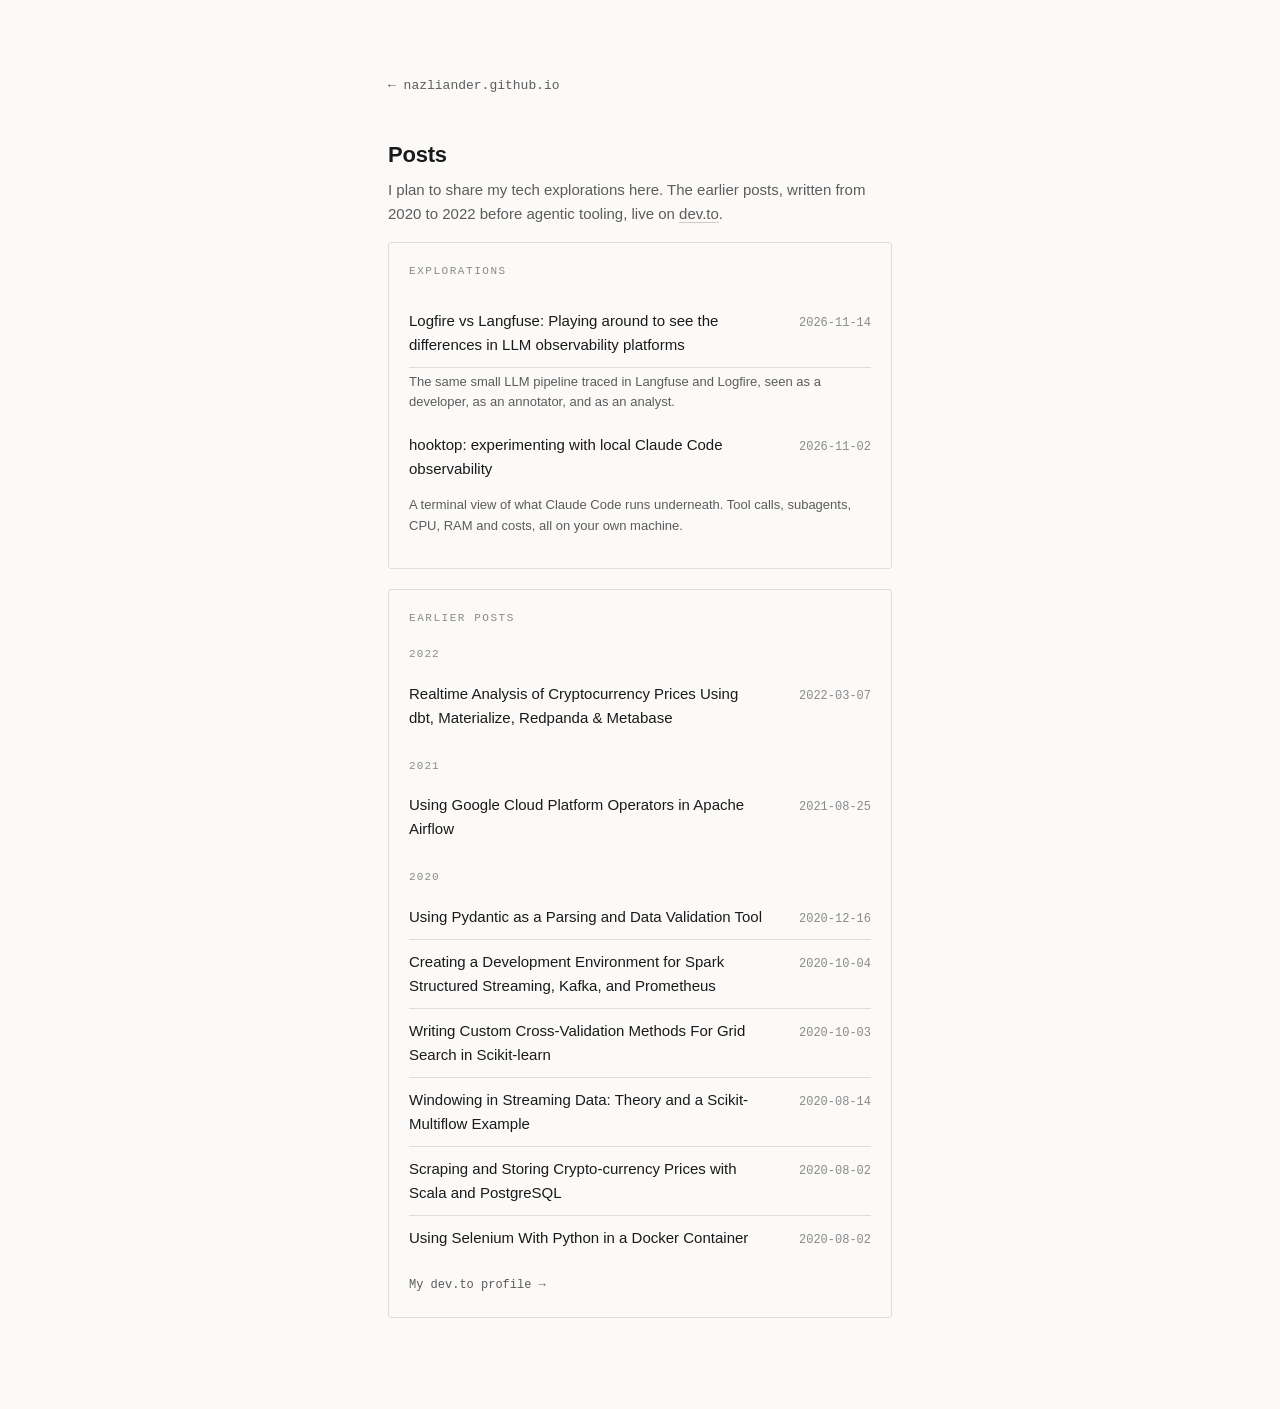
==== commit 15928c5e: "deploy: site build of 4736f6e" ====
--- a/writing/index.html
+++ b/writing/index.html
@@ -1,2 +1,2 @@
 <!DOCTYPE html><html lang="en" data-astro-cid-67lgijtc><head><meta charset="utf-8"><meta name="viewport" content="width=device-width, initial-scale=1"><title>Posts — Nazli Ander</title><meta name="description" content="Posts and essays by Nazli Ander on data engineering, streaming and testing."><link rel="canonical" href="https://nazliander.github.io/writing/"><meta property="og:type" content="profile"><meta property="og:site_name" content="Nazli Ander"><meta property="og:title" content="Posts — Nazli Ander"><meta property="og:description" content="Posts and essays by Nazli Ander on data engineering, streaming and testing."><meta property="og:url" content="https://nazliander.github.io/writing/"><meta property="og:image" content="https://nazliander.github.io/og.png"><meta property="og:image:width" content="1200"><meta property="og:image:height" content="630"><meta property="og:image:alt" content="Nazli Ander, Data-intensive application developer and architect. I build data pipelines, warehouses and API endpoints, and the tests that keep them honest."><meta name="twitter:card" content="summary_large_image"><meta name="twitter:title" content="Posts — Nazli Ander"><meta name="twitter:description" content="Posts and essays by Nazli Ander on data engineering, streaming and testing."><meta name="twitter:image" content="https://nazliander.github.io/og.png"><script type="application/ld+json">{"@context":"https://schema.org","@type":"Person","name":"Nazli Ander","url":"https://nazliander.github.io/","description":"Data-intensive application developer and architect. I build data pipelines, warehouses and API endpoints, and the tests that keep them honest.","sameAs":["https://github.com/nazliander","https://www.linkedin.com/in/nazli-ander-33b428111/","https://dev.to/nazliander"]}</script><script defer src="https://static.cloudflareinsights.com/beacon.min.js" data-cf-beacon="{&quot;token&quot;: &quot;77f7c34b2c5643a896c90a469e544296&quot;}"></script><link rel="icon" type="image/svg+xml" href="/favicon.svg"><link rel="stylesheet" href="/_astro/global.CFjD3D1B.css"><style>.back[data-astro-cid-67lgijtc]{font-family:var(--mono);color:var(--fg-dim);border:0;margin-bottom:2.5rem;font-size:.8125rem;display:inline-block}.back[data-astro-cid-67lgijtc]:hover{color:var(--fg)}.rows[data-astro-cid-67lgijtc]{margin:0;padding:0;list-style:none}.row[data-astro-cid-67lgijtc]{border:0;border-bottom:1px solid var(--hairline);color:var(--fg);grid-template-columns:1fr auto auto;align-items:baseline;gap:.75rem;padding:.625rem 0;transition:padding-left .18s,color .18s;display:grid}.rows[data-astro-cid-67lgijtc] li[data-astro-cid-67lgijtc]:last-child .row[data-astro-cid-67lgijtc]{border-bottom:0}.row[data-astro-cid-67lgijtc]:hover{color:var(--writing);padding-left:.375rem}.row[data-astro-cid-67lgijtc]:focus-visible{outline:2px solid var(--work);outline-offset:2px;border-radius:2px}.row-title[data-astro-cid-67lgijtc]{min-width:0}.row-arrow[data-astro-cid-67lgijtc]{opacity:0;transition:opacity .18s,transform .18s;display:inline-block;transform:translate(-.25rem)}.row[data-astro-cid-67lgijtc]:hover .row-arrow[data-astro-cid-67lgijtc],.row[data-astro-cid-67lgijtc]:focus-visible .row-arrow[data-astro-cid-67lgijtc]{opacity:1;transform:translate(0)}.row[data-astro-cid-67lgijtc] .date[data-astro-cid-67lgijtc]{white-space:nowrap}.row-summary[data-astro-cid-67lgijtc]{color:var(--fg-dim);margin:.25rem 0 .625rem;font-size:.8125rem}@media (prefers-reduced-motion:reduce){.row[data-astro-cid-67lgijtc],.row-arrow[data-astro-cid-67lgijtc]{transition:none}}.year[data-astro-cid-67lgijtc]+.year[data-astro-cid-67lgijtc]{margin-top:1.125rem}.year-label[data-astro-cid-67lgijtc]{font-family:var(--mono);letter-spacing:.1em;color:var(--fg-faint);margin:0 0 .5rem;font-size:.6875rem}.entry-title[data-astro-cid-67lgijtc]{letter-spacing:-.01em;margin:0 0 .375rem;font-size:1.375rem;font-weight:600}
-</style></head><body data-astro-cid-67lgijtc><main class="page" data-astro-cid-67lgijtc><a class="back" href="/" data-astro-cid-67lgijtc>← nazliander.github.io</a><h1 class="entry-title" data-astro-cid-67lgijtc>Posts</h1><p class="tagline" data-astro-cid-67lgijtc>I plan to share my tech explorations here. The earlier posts, written from 2020 to 2022 before agentic tooling, live on <a href="https://dev.to/nazliander" data-astro-cid-67lgijtc>dev.to</a>.</p><section class="section" data-astro-cid-67lgijtc><h2 data-astro-cid-67lgijtc>Explorations</h2><ul class="rows" data-astro-cid-67lgijtc><li data-astro-cid-67lgijtc><a class="row" href="/writing/logfire-vs-langfuse-playing-around-to-see-the-differences/" data-astro-cid-67lgijtc><span class="row-title" data-astro-cid-67lgijtc>Logfire vs Langfuse: Playing around to see the differences</span><span class="row-arrow" aria-hidden="true" data-astro-cid-67lgijtc>→</span><time class="date" datetime="2026-11-14" data-astro-cid-67lgijtc>2026-11-14</time></a><p class="row-summary" data-astro-cid-67lgijtc>The same small LLM pipeline traced in Langfuse and Logfire, seen as a developer, as an annotator, and as an analyst.</p></li><li data-astro-cid-67lgijtc><a class="row" href="/writing/hooktop-experimenting-local-claude-code-observability/" data-astro-cid-67lgijtc><span class="row-title" data-astro-cid-67lgijtc>hooktop: experimenting with local Claude Code observability</span><span class="row-arrow" aria-hidden="true" data-astro-cid-67lgijtc>→</span><time class="date" datetime="2026-11-02" data-astro-cid-67lgijtc>2026-11-02</time></a><p class="row-summary" data-astro-cid-67lgijtc>A terminal view of what Claude Code runs underneath. Tool calls, subagents, CPU, RAM and costs, all on your own machine.</p></li></ul></section><section class="section" data-astro-cid-67lgijtc><h2 data-astro-cid-67lgijtc>Earlier posts</h2><div class="year" data-astro-cid-67lgijtc><p class="year-label" data-astro-cid-67lgijtc>2022</p><ul class="rows" data-astro-cid-67lgijtc><li data-astro-cid-67lgijtc><a class="row" href="https://dev.to/nazliander/realtime-analysis-of-cryptocurrency-prices-using-dbt-materialize-redpanda-metabase-41n2" data-astro-cid-67lgijtc><span class="row-title" data-astro-cid-67lgijtc>Realtime Analysis of Cryptocurrency Prices Using dbt, Materialize, Redpanda &amp; Metabase</span><span class="row-arrow" aria-hidden="true" data-astro-cid-67lgijtc>↗</span><time class="date" datetime="2022-03-07" data-astro-cid-67lgijtc>2022-03-07</time></a></li></ul></div><div class="year" data-astro-cid-67lgijtc><p class="year-label" data-astro-cid-67lgijtc>2021</p><ul class="rows" data-astro-cid-67lgijtc><li data-astro-cid-67lgijtc><a class="row" href="https://dev.to/nazliander/about-the-google-cloud-platform-operators-in-airflow-3ap7" data-astro-cid-67lgijtc><span class="row-title" data-astro-cid-67lgijtc>Using Google Cloud Platform Operators in Apache Airflow</span><span class="row-arrow" aria-hidden="true" data-astro-cid-67lgijtc>↗</span><time class="date" datetime="2021-08-25" data-astro-cid-67lgijtc>2021-08-25</time></a></li></ul></div><div class="year" data-astro-cid-67lgijtc><p class="year-label" data-astro-cid-67lgijtc>2020</p><ul class="rows" data-astro-cid-67lgijtc><li data-astro-cid-67lgijtc><a class="row" href="https://dev.to/nazliander/using-pydantic-as-a-parser-and-data-validation-tool-51n3" data-astro-cid-67lgijtc><span class="row-title" data-astro-cid-67lgijtc>Using Pydantic as a Parsing and Data Validation Tool</span><span class="row-arrow" aria-hidden="true" data-astro-cid-67lgijtc>↗</span><time class="date" datetime="2020-12-16" data-astro-cid-67lgijtc>2020-12-16</time></a></li><li data-astro-cid-67lgijtc><a class="row" href="https://dev.to/nazliander/creating-a-development-environment-for-spark-structured-streaming-kafka-and-prometheus-29dl" data-astro-cid-67lgijtc><span class="row-title" data-astro-cid-67lgijtc>Creating a Development Environment for Spark Structured Streaming, Kafka, and Prometheus</span><span class="row-arrow" aria-hidden="true" data-astro-cid-67lgijtc>↗</span><time class="date" datetime="2020-10-04" data-astro-cid-67lgijtc>2020-10-04</time></a></li><li data-astro-cid-67lgijtc><a class="row" href="https://dev.to/nazliander/writing-custom-cross-validation-methods-for-grid-search-in-scikit-learn-2o21" data-astro-cid-67lgijtc><span class="row-title" data-astro-cid-67lgijtc>Writing Custom Cross-Validation Methods For Grid Search in Scikit-learn</span><span class="row-arrow" aria-hidden="true" data-astro-cid-67lgijtc>↗</span><time class="date" datetime="2020-10-03" data-astro-cid-67lgijtc>2020-10-03</time></a></li><li data-astro-cid-67lgijtc><a class="row" href="https://dev.to/nazliander/windowing-in-streaming-data-theory-and-a-scikit-multiflow-example-55ji" data-astro-cid-67lgijtc><span class="row-title" data-astro-cid-67lgijtc>Windowing in Streaming Data: Theory and a Scikit-Multiflow Example</span><span class="row-arrow" aria-hidden="true" data-astro-cid-67lgijtc>↗</span><time class="date" datetime="2020-08-14" data-astro-cid-67lgijtc>2020-08-14</time></a></li><li data-astro-cid-67lgijtc><a class="row" href="https://dev.to/nazliander/scraping-and-storing-asset-prices-with-scala-and-postgresql-35nn" data-astro-cid-67lgijtc><span class="row-title" data-astro-cid-67lgijtc>Scraping and Storing Crypto-currency Prices with Scala and PostgreSQL</span><span class="row-arrow" aria-hidden="true" data-astro-cid-67lgijtc>↗</span><time class="date" datetime="2020-08-02" data-astro-cid-67lgijtc>2020-08-02</time></a></li><li data-astro-cid-67lgijtc><a class="row" href="https://dev.to/nazliander/using-selenium-within-a-docker-container-ghp" data-astro-cid-67lgijtc><span class="row-title" data-astro-cid-67lgijtc>Using Selenium With Python in a Docker Container</span><span class="row-arrow" aria-hidden="true" data-astro-cid-67lgijtc>↗</span><time class="date" datetime="2020-08-02" data-astro-cid-67lgijtc>2020-08-02</time></a></li></ul></div><a class="more" href="https://dev.to/nazliander" data-astro-cid-67lgijtc>My dev.to profile →</a></section></main></body></html>+</style></head><body data-astro-cid-67lgijtc><main class="page" data-astro-cid-67lgijtc><a class="back" href="/" data-astro-cid-67lgijtc>← nazliander.github.io</a><h1 class="entry-title" data-astro-cid-67lgijtc>Posts</h1><p class="tagline" data-astro-cid-67lgijtc>I plan to share my tech explorations here. The earlier posts, written from 2020 to 2022 before agentic tooling, live on <a href="https://dev.to/nazliander" data-astro-cid-67lgijtc>dev.to</a>.</p><section class="section" data-astro-cid-67lgijtc><h2 data-astro-cid-67lgijtc>Explorations</h2><ul class="rows" data-astro-cid-67lgijtc><li data-astro-cid-67lgijtc><a class="row" href="/writing/logfire-vs-langfuse-playing-around-to-see-the-differences/" data-astro-cid-67lgijtc><span class="row-title" data-astro-cid-67lgijtc>Logfire vs Langfuse: Playing around to see the differences in LLM observability platforms</span><span class="row-arrow" aria-hidden="true" data-astro-cid-67lgijtc>→</span><time class="date" datetime="2026-11-14" data-astro-cid-67lgijtc>2026-11-14</time></a><p class="row-summary" data-astro-cid-67lgijtc>The same small LLM pipeline traced in Langfuse and Logfire, seen as a developer, as an annotator, and as an analyst.</p></li><li data-astro-cid-67lgijtc><a class="row" href="/writing/hooktop-experimenting-local-claude-code-observability/" data-astro-cid-67lgijtc><span class="row-title" data-astro-cid-67lgijtc>hooktop: experimenting with local Claude Code observability</span><span class="row-arrow" aria-hidden="true" data-astro-cid-67lgijtc>→</span><time class="date" datetime="2026-11-02" data-astro-cid-67lgijtc>2026-11-02</time></a><p class="row-summary" data-astro-cid-67lgijtc>A terminal view of what Claude Code runs underneath. Tool calls, subagents, CPU, RAM and costs, all on your own machine.</p></li></ul></section><section class="section" data-astro-cid-67lgijtc><h2 data-astro-cid-67lgijtc>Earlier posts</h2><div class="year" data-astro-cid-67lgijtc><p class="year-label" data-astro-cid-67lgijtc>2022</p><ul class="rows" data-astro-cid-67lgijtc><li data-astro-cid-67lgijtc><a class="row" href="https://dev.to/nazliander/realtime-analysis-of-cryptocurrency-prices-using-dbt-materialize-redpanda-metabase-41n2" data-astro-cid-67lgijtc><span class="row-title" data-astro-cid-67lgijtc>Realtime Analysis of Cryptocurrency Prices Using dbt, Materialize, Redpanda &amp; Metabase</span><span class="row-arrow" aria-hidden="true" data-astro-cid-67lgijtc>↗</span><time class="date" datetime="2022-03-07" data-astro-cid-67lgijtc>2022-03-07</time></a></li></ul></div><div class="year" data-astro-cid-67lgijtc><p class="year-label" data-astro-cid-67lgijtc>2021</p><ul class="rows" data-astro-cid-67lgijtc><li data-astro-cid-67lgijtc><a class="row" href="https://dev.to/nazliander/about-the-google-cloud-platform-operators-in-airflow-3ap7" data-astro-cid-67lgijtc><span class="row-title" data-astro-cid-67lgijtc>Using Google Cloud Platform Operators in Apache Airflow</span><span class="row-arrow" aria-hidden="true" data-astro-cid-67lgijtc>↗</span><time class="date" datetime="2021-08-25" data-astro-cid-67lgijtc>2021-08-25</time></a></li></ul></div><div class="year" data-astro-cid-67lgijtc><p class="year-label" data-astro-cid-67lgijtc>2020</p><ul class="rows" data-astro-cid-67lgijtc><li data-astro-cid-67lgijtc><a class="row" href="https://dev.to/nazliander/using-pydantic-as-a-parser-and-data-validation-tool-51n3" data-astro-cid-67lgijtc><span class="row-title" data-astro-cid-67lgijtc>Using Pydantic as a Parsing and Data Validation Tool</span><span class="row-arrow" aria-hidden="true" data-astro-cid-67lgijtc>↗</span><time class="date" datetime="2020-12-16" data-astro-cid-67lgijtc>2020-12-16</time></a></li><li data-astro-cid-67lgijtc><a class="row" href="https://dev.to/nazliander/creating-a-development-environment-for-spark-structured-streaming-kafka-and-prometheus-29dl" data-astro-cid-67lgijtc><span class="row-title" data-astro-cid-67lgijtc>Creating a Development Environment for Spark Structured Streaming, Kafka, and Prometheus</span><span class="row-arrow" aria-hidden="true" data-astro-cid-67lgijtc>↗</span><time class="date" datetime="2020-10-04" data-astro-cid-67lgijtc>2020-10-04</time></a></li><li data-astro-cid-67lgijtc><a class="row" href="https://dev.to/nazliander/writing-custom-cross-validation-methods-for-grid-search-in-scikit-learn-2o21" data-astro-cid-67lgijtc><span class="row-title" data-astro-cid-67lgijtc>Writing Custom Cross-Validation Methods For Grid Search in Scikit-learn</span><span class="row-arrow" aria-hidden="true" data-astro-cid-67lgijtc>↗</span><time class="date" datetime="2020-10-03" data-astro-cid-67lgijtc>2020-10-03</time></a></li><li data-astro-cid-67lgijtc><a class="row" href="https://dev.to/nazliander/windowing-in-streaming-data-theory-and-a-scikit-multiflow-example-55ji" data-astro-cid-67lgijtc><span class="row-title" data-astro-cid-67lgijtc>Windowing in Streaming Data: Theory and a Scikit-Multiflow Example</span><span class="row-arrow" aria-hidden="true" data-astro-cid-67lgijtc>↗</span><time class="date" datetime="2020-08-14" data-astro-cid-67lgijtc>2020-08-14</time></a></li><li data-astro-cid-67lgijtc><a class="row" href="https://dev.to/nazliander/scraping-and-storing-asset-prices-with-scala-and-postgresql-35nn" data-astro-cid-67lgijtc><span class="row-title" data-astro-cid-67lgijtc>Scraping and Storing Crypto-currency Prices with Scala and PostgreSQL</span><span class="row-arrow" aria-hidden="true" data-astro-cid-67lgijtc>↗</span><time class="date" datetime="2020-08-02" data-astro-cid-67lgijtc>2020-08-02</time></a></li><li data-astro-cid-67lgijtc><a class="row" href="https://dev.to/nazliander/using-selenium-within-a-docker-container-ghp" data-astro-cid-67lgijtc><span class="row-title" data-astro-cid-67lgijtc>Using Selenium With Python in a Docker Container</span><span class="row-arrow" aria-hidden="true" data-astro-cid-67lgijtc>↗</span><time class="date" datetime="2020-08-02" data-astro-cid-67lgijtc>2020-08-02</time></a></li></ul></div><a class="more" href="https://dev.to/nazliander" data-astro-cid-67lgijtc>My dev.to profile →</a></section></main></body></html>
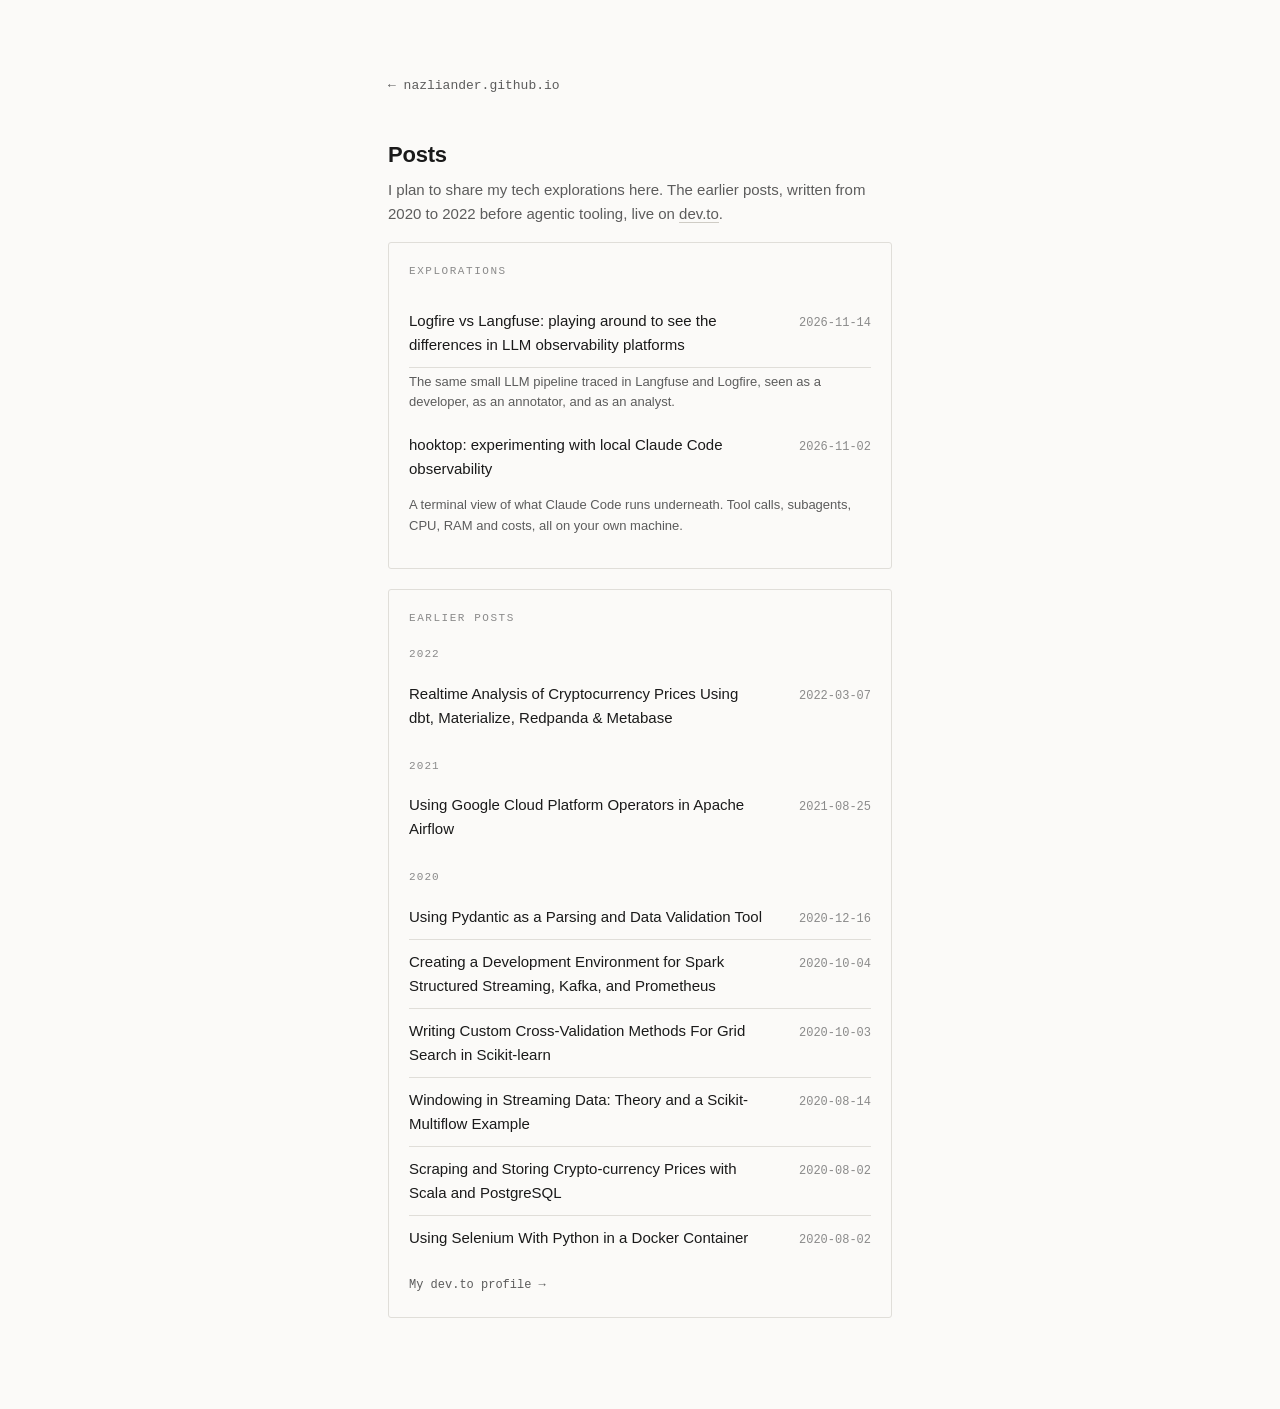
==== commit c29ceb63: "deploy: site build of f41ce2f" ====
--- a/writing/index.html
+++ b/writing/index.html
@@ -1,2 +1,2 @@
 <!DOCTYPE html><html lang="en" data-astro-cid-67lgijtc><head><meta charset="utf-8"><meta name="viewport" content="width=device-width, initial-scale=1"><title>Posts — Nazli Ander</title><meta name="description" content="Posts and essays by Nazli Ander on data engineering, streaming and testing."><link rel="canonical" href="https://nazliander.github.io/writing/"><meta property="og:type" content="profile"><meta property="og:site_name" content="Nazli Ander"><meta property="og:title" content="Posts — Nazli Ander"><meta property="og:description" content="Posts and essays by Nazli Ander on data engineering, streaming and testing."><meta property="og:url" content="https://nazliander.github.io/writing/"><meta property="og:image" content="https://nazliander.github.io/og.png"><meta property="og:image:width" content="1200"><meta property="og:image:height" content="630"><meta property="og:image:alt" content="Nazli Ander, Data-intensive application developer and architect. I build data pipelines, warehouses and API endpoints, and the tests that keep them honest."><meta name="twitter:card" content="summary_large_image"><meta name="twitter:title" content="Posts — Nazli Ander"><meta name="twitter:description" content="Posts and essays by Nazli Ander on data engineering, streaming and testing."><meta name="twitter:image" content="https://nazliander.github.io/og.png"><script type="application/ld+json">{"@context":"https://schema.org","@type":"Person","name":"Nazli Ander","url":"https://nazliander.github.io/","description":"Data-intensive application developer and architect. I build data pipelines, warehouses and API endpoints, and the tests that keep them honest.","sameAs":["https://github.com/nazliander","https://www.linkedin.com/in/nazli-ander-33b428111/","https://dev.to/nazliander"]}</script><script defer src="https://static.cloudflareinsights.com/beacon.min.js" data-cf-beacon="{&quot;token&quot;: &quot;77f7c34b2c5643a896c90a469e544296&quot;}"></script><link rel="icon" type="image/svg+xml" href="/favicon.svg"><link rel="stylesheet" href="/_astro/global.CFjD3D1B.css"><style>.back[data-astro-cid-67lgijtc]{font-family:var(--mono);color:var(--fg-dim);border:0;margin-bottom:2.5rem;font-size:.8125rem;display:inline-block}.back[data-astro-cid-67lgijtc]:hover{color:var(--fg)}.rows[data-astro-cid-67lgijtc]{margin:0;padding:0;list-style:none}.row[data-astro-cid-67lgijtc]{border:0;border-bottom:1px solid var(--hairline);color:var(--fg);grid-template-columns:1fr auto auto;align-items:baseline;gap:.75rem;padding:.625rem 0;transition:padding-left .18s,color .18s;display:grid}.rows[data-astro-cid-67lgijtc] li[data-astro-cid-67lgijtc]:last-child .row[data-astro-cid-67lgijtc]{border-bottom:0}.row[data-astro-cid-67lgijtc]:hover{color:var(--writing);padding-left:.375rem}.row[data-astro-cid-67lgijtc]:focus-visible{outline:2px solid var(--work);outline-offset:2px;border-radius:2px}.row-title[data-astro-cid-67lgijtc]{min-width:0}.row-arrow[data-astro-cid-67lgijtc]{opacity:0;transition:opacity .18s,transform .18s;display:inline-block;transform:translate(-.25rem)}.row[data-astro-cid-67lgijtc]:hover .row-arrow[data-astro-cid-67lgijtc],.row[data-astro-cid-67lgijtc]:focus-visible .row-arrow[data-astro-cid-67lgijtc]{opacity:1;transform:translate(0)}.row[data-astro-cid-67lgijtc] .date[data-astro-cid-67lgijtc]{white-space:nowrap}.row-summary[data-astro-cid-67lgijtc]{color:var(--fg-dim);margin:.25rem 0 .625rem;font-size:.8125rem}@media (prefers-reduced-motion:reduce){.row[data-astro-cid-67lgijtc],.row-arrow[data-astro-cid-67lgijtc]{transition:none}}.year[data-astro-cid-67lgijtc]+.year[data-astro-cid-67lgijtc]{margin-top:1.125rem}.year-label[data-astro-cid-67lgijtc]{font-family:var(--mono);letter-spacing:.1em;color:var(--fg-faint);margin:0 0 .5rem;font-size:.6875rem}.entry-title[data-astro-cid-67lgijtc]{letter-spacing:-.01em;margin:0 0 .375rem;font-size:1.375rem;font-weight:600}
-</style></head><body data-astro-cid-67lgijtc><main class="page" data-astro-cid-67lgijtc><a class="back" href="/" data-astro-cid-67lgijtc>← nazliander.github.io</a><h1 class="entry-title" data-astro-cid-67lgijtc>Posts</h1><p class="tagline" data-astro-cid-67lgijtc>I plan to share my tech explorations here. The earlier posts, written from 2020 to 2022 before agentic tooling, live on <a href="https://dev.to/nazliander" data-astro-cid-67lgijtc>dev.to</a>.</p><section class="section" data-astro-cid-67lgijtc><h2 data-astro-cid-67lgijtc>Explorations</h2><ul class="rows" data-astro-cid-67lgijtc><li data-astro-cid-67lgijtc><a class="row" href="/writing/logfire-vs-langfuse-playing-around-to-see-the-differences/" data-astro-cid-67lgijtc><span class="row-title" data-astro-cid-67lgijtc>Logfire vs Langfuse: Playing around to see the differences in LLM observability platforms</span><span class="row-arrow" aria-hidden="true" data-astro-cid-67lgijtc>→</span><time class="date" datetime="2026-11-14" data-astro-cid-67lgijtc>2026-11-14</time></a><p class="row-summary" data-astro-cid-67lgijtc>The same small LLM pipeline traced in Langfuse and Logfire, seen as a developer, as an annotator, and as an analyst.</p></li><li data-astro-cid-67lgijtc><a class="row" href="/writing/hooktop-experimenting-local-claude-code-observability/" data-astro-cid-67lgijtc><span class="row-title" data-astro-cid-67lgijtc>hooktop: experimenting with local Claude Code observability</span><span class="row-arrow" aria-hidden="true" data-astro-cid-67lgijtc>→</span><time class="date" datetime="2026-11-02" data-astro-cid-67lgijtc>2026-11-02</time></a><p class="row-summary" data-astro-cid-67lgijtc>A terminal view of what Claude Code runs underneath. Tool calls, subagents, CPU, RAM and costs, all on your own machine.</p></li></ul></section><section class="section" data-astro-cid-67lgijtc><h2 data-astro-cid-67lgijtc>Earlier posts</h2><div class="year" data-astro-cid-67lgijtc><p class="year-label" data-astro-cid-67lgijtc>2022</p><ul class="rows" data-astro-cid-67lgijtc><li data-astro-cid-67lgijtc><a class="row" href="https://dev.to/nazliander/realtime-analysis-of-cryptocurrency-prices-using-dbt-materialize-redpanda-metabase-41n2" data-astro-cid-67lgijtc><span class="row-title" data-astro-cid-67lgijtc>Realtime Analysis of Cryptocurrency Prices Using dbt, Materialize, Redpanda &amp; Metabase</span><span class="row-arrow" aria-hidden="true" data-astro-cid-67lgijtc>↗</span><time class="date" datetime="2022-03-07" data-astro-cid-67lgijtc>2022-03-07</time></a></li></ul></div><div class="year" data-astro-cid-67lgijtc><p class="year-label" data-astro-cid-67lgijtc>2021</p><ul class="rows" data-astro-cid-67lgijtc><li data-astro-cid-67lgijtc><a class="row" href="https://dev.to/nazliander/about-the-google-cloud-platform-operators-in-airflow-3ap7" data-astro-cid-67lgijtc><span class="row-title" data-astro-cid-67lgijtc>Using Google Cloud Platform Operators in Apache Airflow</span><span class="row-arrow" aria-hidden="true" data-astro-cid-67lgijtc>↗</span><time class="date" datetime="2021-08-25" data-astro-cid-67lgijtc>2021-08-25</time></a></li></ul></div><div class="year" data-astro-cid-67lgijtc><p class="year-label" data-astro-cid-67lgijtc>2020</p><ul class="rows" data-astro-cid-67lgijtc><li data-astro-cid-67lgijtc><a class="row" href="https://dev.to/nazliander/using-pydantic-as-a-parser-and-data-validation-tool-51n3" data-astro-cid-67lgijtc><span class="row-title" data-astro-cid-67lgijtc>Using Pydantic as a Parsing and Data Validation Tool</span><span class="row-arrow" aria-hidden="true" data-astro-cid-67lgijtc>↗</span><time class="date" datetime="2020-12-16" data-astro-cid-67lgijtc>2020-12-16</time></a></li><li data-astro-cid-67lgijtc><a class="row" href="https://dev.to/nazliander/creating-a-development-environment-for-spark-structured-streaming-kafka-and-prometheus-29dl" data-astro-cid-67lgijtc><span class="row-title" data-astro-cid-67lgijtc>Creating a Development Environment for Spark Structured Streaming, Kafka, and Prometheus</span><span class="row-arrow" aria-hidden="true" data-astro-cid-67lgijtc>↗</span><time class="date" datetime="2020-10-04" data-astro-cid-67lgijtc>2020-10-04</time></a></li><li data-astro-cid-67lgijtc><a class="row" href="https://dev.to/nazliander/writing-custom-cross-validation-methods-for-grid-search-in-scikit-learn-2o21" data-astro-cid-67lgijtc><span class="row-title" data-astro-cid-67lgijtc>Writing Custom Cross-Validation Methods For Grid Search in Scikit-learn</span><span class="row-arrow" aria-hidden="true" data-astro-cid-67lgijtc>↗</span><time class="date" datetime="2020-10-03" data-astro-cid-67lgijtc>2020-10-03</time></a></li><li data-astro-cid-67lgijtc><a class="row" href="https://dev.to/nazliander/windowing-in-streaming-data-theory-and-a-scikit-multiflow-example-55ji" data-astro-cid-67lgijtc><span class="row-title" data-astro-cid-67lgijtc>Windowing in Streaming Data: Theory and a Scikit-Multiflow Example</span><span class="row-arrow" aria-hidden="true" data-astro-cid-67lgijtc>↗</span><time class="date" datetime="2020-08-14" data-astro-cid-67lgijtc>2020-08-14</time></a></li><li data-astro-cid-67lgijtc><a class="row" href="https://dev.to/nazliander/scraping-and-storing-asset-prices-with-scala-and-postgresql-35nn" data-astro-cid-67lgijtc><span class="row-title" data-astro-cid-67lgijtc>Scraping and Storing Crypto-currency Prices with Scala and PostgreSQL</span><span class="row-arrow" aria-hidden="true" data-astro-cid-67lgijtc>↗</span><time class="date" datetime="2020-08-02" data-astro-cid-67lgijtc>2020-08-02</time></a></li><li data-astro-cid-67lgijtc><a class="row" href="https://dev.to/nazliander/using-selenium-within-a-docker-container-ghp" data-astro-cid-67lgijtc><span class="row-title" data-astro-cid-67lgijtc>Using Selenium With Python in a Docker Container</span><span class="row-arrow" aria-hidden="true" data-astro-cid-67lgijtc>↗</span><time class="date" datetime="2020-08-02" data-astro-cid-67lgijtc>2020-08-02</time></a></li></ul></div><a class="more" href="https://dev.to/nazliander" data-astro-cid-67lgijtc>My dev.to profile →</a></section></main></body></html>+</style></head><body data-astro-cid-67lgijtc><main class="page" data-astro-cid-67lgijtc><a class="back" href="/" data-astro-cid-67lgijtc>← nazliander.github.io</a><h1 class="entry-title" data-astro-cid-67lgijtc>Posts</h1><p class="tagline" data-astro-cid-67lgijtc>I plan to share my tech explorations here. The earlier posts, written from 2020 to 2022 before agentic tooling, live on <a href="https://dev.to/nazliander" data-astro-cid-67lgijtc>dev.to</a>.</p><section class="section" data-astro-cid-67lgijtc><h2 data-astro-cid-67lgijtc>Explorations</h2><ul class="rows" data-astro-cid-67lgijtc><li data-astro-cid-67lgijtc><a class="row" href="/writing/logfire-vs-langfuse-playing-around-to-see-the-differences/" data-astro-cid-67lgijtc><span class="row-title" data-astro-cid-67lgijtc>Logfire vs Langfuse: playing around to see the differences in LLM observability platforms</span><span class="row-arrow" aria-hidden="true" data-astro-cid-67lgijtc>→</span><time class="date" datetime="2026-11-14" data-astro-cid-67lgijtc>2026-11-14</time></a><p class="row-summary" data-astro-cid-67lgijtc>The same small LLM pipeline traced in Langfuse and Logfire, seen as a developer, as an annotator, and as an analyst.</p></li><li data-astro-cid-67lgijtc><a class="row" href="/writing/hooktop-experimenting-local-claude-code-observability/" data-astro-cid-67lgijtc><span class="row-title" data-astro-cid-67lgijtc>hooktop: experimenting with local Claude Code observability</span><span class="row-arrow" aria-hidden="true" data-astro-cid-67lgijtc>→</span><time class="date" datetime="2026-11-02" data-astro-cid-67lgijtc>2026-11-02</time></a><p class="row-summary" data-astro-cid-67lgijtc>A terminal view of what Claude Code runs underneath. Tool calls, subagents, CPU, RAM and costs, all on your own machine.</p></li></ul></section><section class="section" data-astro-cid-67lgijtc><h2 data-astro-cid-67lgijtc>Earlier posts</h2><div class="year" data-astro-cid-67lgijtc><p class="year-label" data-astro-cid-67lgijtc>2022</p><ul class="rows" data-astro-cid-67lgijtc><li data-astro-cid-67lgijtc><a class="row" href="https://dev.to/nazliander/realtime-analysis-of-cryptocurrency-prices-using-dbt-materialize-redpanda-metabase-41n2" data-astro-cid-67lgijtc><span class="row-title" data-astro-cid-67lgijtc>Realtime Analysis of Cryptocurrency Prices Using dbt, Materialize, Redpanda &amp; Metabase</span><span class="row-arrow" aria-hidden="true" data-astro-cid-67lgijtc>↗</span><time class="date" datetime="2022-03-07" data-astro-cid-67lgijtc>2022-03-07</time></a></li></ul></div><div class="year" data-astro-cid-67lgijtc><p class="year-label" data-astro-cid-67lgijtc>2021</p><ul class="rows" data-astro-cid-67lgijtc><li data-astro-cid-67lgijtc><a class="row" href="https://dev.to/nazliander/about-the-google-cloud-platform-operators-in-airflow-3ap7" data-astro-cid-67lgijtc><span class="row-title" data-astro-cid-67lgijtc>Using Google Cloud Platform Operators in Apache Airflow</span><span class="row-arrow" aria-hidden="true" data-astro-cid-67lgijtc>↗</span><time class="date" datetime="2021-08-25" data-astro-cid-67lgijtc>2021-08-25</time></a></li></ul></div><div class="year" data-astro-cid-67lgijtc><p class="year-label" data-astro-cid-67lgijtc>2020</p><ul class="rows" data-astro-cid-67lgijtc><li data-astro-cid-67lgijtc><a class="row" href="https://dev.to/nazliander/using-pydantic-as-a-parser-and-data-validation-tool-51n3" data-astro-cid-67lgijtc><span class="row-title" data-astro-cid-67lgijtc>Using Pydantic as a Parsing and Data Validation Tool</span><span class="row-arrow" aria-hidden="true" data-astro-cid-67lgijtc>↗</span><time class="date" datetime="2020-12-16" data-astro-cid-67lgijtc>2020-12-16</time></a></li><li data-astro-cid-67lgijtc><a class="row" href="https://dev.to/nazliander/creating-a-development-environment-for-spark-structured-streaming-kafka-and-prometheus-29dl" data-astro-cid-67lgijtc><span class="row-title" data-astro-cid-67lgijtc>Creating a Development Environment for Spark Structured Streaming, Kafka, and Prometheus</span><span class="row-arrow" aria-hidden="true" data-astro-cid-67lgijtc>↗</span><time class="date" datetime="2020-10-04" data-astro-cid-67lgijtc>2020-10-04</time></a></li><li data-astro-cid-67lgijtc><a class="row" href="https://dev.to/nazliander/writing-custom-cross-validation-methods-for-grid-search-in-scikit-learn-2o21" data-astro-cid-67lgijtc><span class="row-title" data-astro-cid-67lgijtc>Writing Custom Cross-Validation Methods For Grid Search in Scikit-learn</span><span class="row-arrow" aria-hidden="true" data-astro-cid-67lgijtc>↗</span><time class="date" datetime="2020-10-03" data-astro-cid-67lgijtc>2020-10-03</time></a></li><li data-astro-cid-67lgijtc><a class="row" href="https://dev.to/nazliander/windowing-in-streaming-data-theory-and-a-scikit-multiflow-example-55ji" data-astro-cid-67lgijtc><span class="row-title" data-astro-cid-67lgijtc>Windowing in Streaming Data: Theory and a Scikit-Multiflow Example</span><span class="row-arrow" aria-hidden="true" data-astro-cid-67lgijtc>↗</span><time class="date" datetime="2020-08-14" data-astro-cid-67lgijtc>2020-08-14</time></a></li><li data-astro-cid-67lgijtc><a class="row" href="https://dev.to/nazliander/scraping-and-storing-asset-prices-with-scala-and-postgresql-35nn" data-astro-cid-67lgijtc><span class="row-title" data-astro-cid-67lgijtc>Scraping and Storing Crypto-currency Prices with Scala and PostgreSQL</span><span class="row-arrow" aria-hidden="true" data-astro-cid-67lgijtc>↗</span><time class="date" datetime="2020-08-02" data-astro-cid-67lgijtc>2020-08-02</time></a></li><li data-astro-cid-67lgijtc><a class="row" href="https://dev.to/nazliander/using-selenium-within-a-docker-container-ghp" data-astro-cid-67lgijtc><span class="row-title" data-astro-cid-67lgijtc>Using Selenium With Python in a Docker Container</span><span class="row-arrow" aria-hidden="true" data-astro-cid-67lgijtc>↗</span><time class="date" datetime="2020-08-02" data-astro-cid-67lgijtc>2020-08-02</time></a></li></ul></div><a class="more" href="https://dev.to/nazliander" data-astro-cid-67lgijtc>My dev.to profile →</a></section></main></body></html>
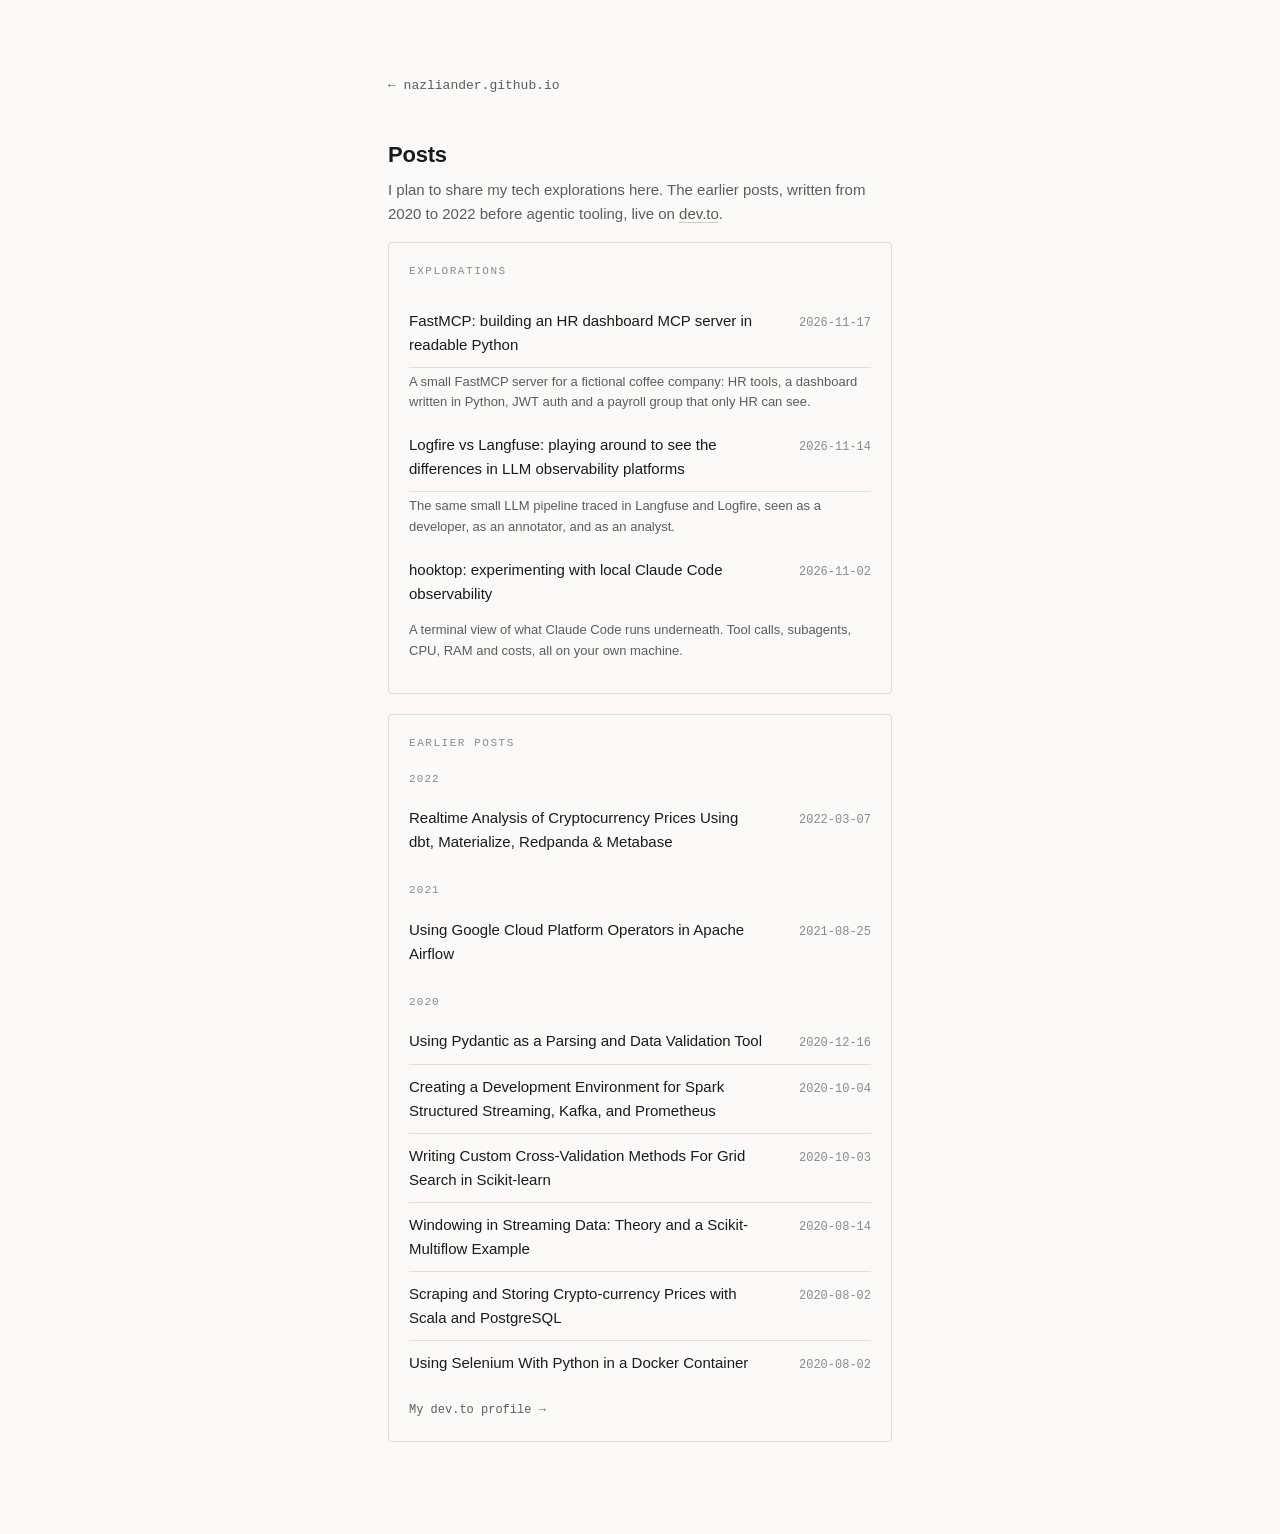
==== commit ccf2a399: "deploy: site build of 66a24ed" ====
--- a/writing/index.html
+++ b/writing/index.html
@@ -1,2 +1,2 @@
-<!DOCTYPE html><html lang="en" data-astro-cid-67lgijtc><head><meta charset="utf-8"><meta name="viewport" content="width=device-width, initial-scale=1"><title>Posts — Nazli Ander</title><meta name="description" content="Posts and essays by Nazli Ander on data engineering, streaming and testing."><link rel="canonical" href="https://nazliander.github.io/writing/"><meta property="og:type" content="profile"><meta property="og:site_name" content="Nazli Ander"><meta property="og:title" content="Posts — Nazli Ander"><meta property="og:description" content="Posts and essays by Nazli Ander on data engineering, streaming and testing."><meta property="og:url" content="https://nazliander.github.io/writing/"><meta property="og:image" content="https://nazliander.github.io/og.png"><meta property="og:image:width" content="1200"><meta property="og:image:height" content="630"><meta property="og:image:alt" content="Nazli Ander, Data-intensive application developer and architect. I build data pipelines, warehouses and API endpoints, and the tests that keep them honest."><meta name="twitter:card" content="summary_large_image"><meta name="twitter:title" content="Posts — Nazli Ander"><meta name="twitter:description" content="Posts and essays by Nazli Ander on data engineering, streaming and testing."><meta name="twitter:image" content="https://nazliander.github.io/og.png"><script type="application/ld+json">{"@context":"https://schema.org","@type":"Person","name":"Nazli Ander","url":"https://nazliander.github.io/","description":"Data-intensive application developer and architect. I build data pipelines, warehouses and API endpoints, and the tests that keep them honest.","sameAs":["https://github.com/nazliander","https://www.linkedin.com/in/nazli-ander-33b428111/","https://dev.to/nazliander"]}</script><script defer src="https://static.cloudflareinsights.com/beacon.min.js" data-cf-beacon="{&quot;token&quot;: &quot;77f7c34b2c5643a896c90a469e544296&quot;}"></script><link rel="icon" type="image/svg+xml" href="/favicon.svg"><link rel="stylesheet" href="/_astro/global.CFjD3D1B.css"><style>.back[data-astro-cid-67lgijtc]{font-family:var(--mono);color:var(--fg-dim);border:0;margin-bottom:2.5rem;font-size:.8125rem;display:inline-block}.back[data-astro-cid-67lgijtc]:hover{color:var(--fg)}.rows[data-astro-cid-67lgijtc]{margin:0;padding:0;list-style:none}.row[data-astro-cid-67lgijtc]{border:0;border-bottom:1px solid var(--hairline);color:var(--fg);grid-template-columns:1fr auto auto;align-items:baseline;gap:.75rem;padding:.625rem 0;transition:padding-left .18s,color .18s;display:grid}.rows[data-astro-cid-67lgijtc] li[data-astro-cid-67lgijtc]:last-child .row[data-astro-cid-67lgijtc]{border-bottom:0}.row[data-astro-cid-67lgijtc]:hover{color:var(--writing);padding-left:.375rem}.row[data-astro-cid-67lgijtc]:focus-visible{outline:2px solid var(--work);outline-offset:2px;border-radius:2px}.row-title[data-astro-cid-67lgijtc]{min-width:0}.row-arrow[data-astro-cid-67lgijtc]{opacity:0;transition:opacity .18s,transform .18s;display:inline-block;transform:translate(-.25rem)}.row[data-astro-cid-67lgijtc]:hover .row-arrow[data-astro-cid-67lgijtc],.row[data-astro-cid-67lgijtc]:focus-visible .row-arrow[data-astro-cid-67lgijtc]{opacity:1;transform:translate(0)}.row[data-astro-cid-67lgijtc] .date[data-astro-cid-67lgijtc]{white-space:nowrap}.row-summary[data-astro-cid-67lgijtc]{color:var(--fg-dim);margin:.25rem 0 .625rem;font-size:.8125rem}@media (prefers-reduced-motion:reduce){.row[data-astro-cid-67lgijtc],.row-arrow[data-astro-cid-67lgijtc]{transition:none}}.year[data-astro-cid-67lgijtc]+.year[data-astro-cid-67lgijtc]{margin-top:1.125rem}.year-label[data-astro-cid-67lgijtc]{font-family:var(--mono);letter-spacing:.1em;color:var(--fg-faint);margin:0 0 .5rem;font-size:.6875rem}.entry-title[data-astro-cid-67lgijtc]{letter-spacing:-.01em;margin:0 0 .375rem;font-size:1.375rem;font-weight:600}
-</style></head><body data-astro-cid-67lgijtc><main class="page" data-astro-cid-67lgijtc><a class="back" href="/" data-astro-cid-67lgijtc>← nazliander.github.io</a><h1 class="entry-title" data-astro-cid-67lgijtc>Posts</h1><p class="tagline" data-astro-cid-67lgijtc>I plan to share my tech explorations here. The earlier posts, written from 2020 to 2022 before agentic tooling, live on <a href="https://dev.to/nazliander" data-astro-cid-67lgijtc>dev.to</a>.</p><section class="section" data-astro-cid-67lgijtc><h2 data-astro-cid-67lgijtc>Explorations</h2><ul class="rows" data-astro-cid-67lgijtc><li data-astro-cid-67lgijtc><a class="row" href="/writing/logfire-vs-langfuse-playing-around-to-see-the-differences/" data-astro-cid-67lgijtc><span class="row-title" data-astro-cid-67lgijtc>Logfire vs Langfuse: playing around to see the differences in LLM observability platforms</span><span class="row-arrow" aria-hidden="true" data-astro-cid-67lgijtc>→</span><time class="date" datetime="2026-11-14" data-astro-cid-67lgijtc>2026-11-14</time></a><p class="row-summary" data-astro-cid-67lgijtc>The same small LLM pipeline traced in Langfuse and Logfire, seen as a developer, as an annotator, and as an analyst.</p></li><li data-astro-cid-67lgijtc><a class="row" href="/writing/hooktop-experimenting-local-claude-code-observability/" data-astro-cid-67lgijtc><span class="row-title" data-astro-cid-67lgijtc>hooktop: experimenting with local Claude Code observability</span><span class="row-arrow" aria-hidden="true" data-astro-cid-67lgijtc>→</span><time class="date" datetime="2026-11-02" data-astro-cid-67lgijtc>2026-11-02</time></a><p class="row-summary" data-astro-cid-67lgijtc>A terminal view of what Claude Code runs underneath. Tool calls, subagents, CPU, RAM and costs, all on your own machine.</p></li></ul></section><section class="section" data-astro-cid-67lgijtc><h2 data-astro-cid-67lgijtc>Earlier posts</h2><div class="year" data-astro-cid-67lgijtc><p class="year-label" data-astro-cid-67lgijtc>2022</p><ul class="rows" data-astro-cid-67lgijtc><li data-astro-cid-67lgijtc><a class="row" href="https://dev.to/nazliander/realtime-analysis-of-cryptocurrency-prices-using-dbt-materialize-redpanda-metabase-41n2" data-astro-cid-67lgijtc><span class="row-title" data-astro-cid-67lgijtc>Realtime Analysis of Cryptocurrency Prices Using dbt, Materialize, Redpanda &amp; Metabase</span><span class="row-arrow" aria-hidden="true" data-astro-cid-67lgijtc>↗</span><time class="date" datetime="2022-03-07" data-astro-cid-67lgijtc>2022-03-07</time></a></li></ul></div><div class="year" data-astro-cid-67lgijtc><p class="year-label" data-astro-cid-67lgijtc>2021</p><ul class="rows" data-astro-cid-67lgijtc><li data-astro-cid-67lgijtc><a class="row" href="https://dev.to/nazliander/about-the-google-cloud-platform-operators-in-airflow-3ap7" data-astro-cid-67lgijtc><span class="row-title" data-astro-cid-67lgijtc>Using Google Cloud Platform Operators in Apache Airflow</span><span class="row-arrow" aria-hidden="true" data-astro-cid-67lgijtc>↗</span><time class="date" datetime="2021-08-25" data-astro-cid-67lgijtc>2021-08-25</time></a></li></ul></div><div class="year" data-astro-cid-67lgijtc><p class="year-label" data-astro-cid-67lgijtc>2020</p><ul class="rows" data-astro-cid-67lgijtc><li data-astro-cid-67lgijtc><a class="row" href="https://dev.to/nazliander/using-pydantic-as-a-parser-and-data-validation-tool-51n3" data-astro-cid-67lgijtc><span class="row-title" data-astro-cid-67lgijtc>Using Pydantic as a Parsing and Data Validation Tool</span><span class="row-arrow" aria-hidden="true" data-astro-cid-67lgijtc>↗</span><time class="date" datetime="2020-12-16" data-astro-cid-67lgijtc>2020-12-16</time></a></li><li data-astro-cid-67lgijtc><a class="row" href="https://dev.to/nazliander/creating-a-development-environment-for-spark-structured-streaming-kafka-and-prometheus-29dl" data-astro-cid-67lgijtc><span class="row-title" data-astro-cid-67lgijtc>Creating a Development Environment for Spark Structured Streaming, Kafka, and Prometheus</span><span class="row-arrow" aria-hidden="true" data-astro-cid-67lgijtc>↗</span><time class="date" datetime="2020-10-04" data-astro-cid-67lgijtc>2020-10-04</time></a></li><li data-astro-cid-67lgijtc><a class="row" href="https://dev.to/nazliander/writing-custom-cross-validation-methods-for-grid-search-in-scikit-learn-2o21" data-astro-cid-67lgijtc><span class="row-title" data-astro-cid-67lgijtc>Writing Custom Cross-Validation Methods For Grid Search in Scikit-learn</span><span class="row-arrow" aria-hidden="true" data-astro-cid-67lgijtc>↗</span><time class="date" datetime="2020-10-03" data-astro-cid-67lgijtc>2020-10-03</time></a></li><li data-astro-cid-67lgijtc><a class="row" href="https://dev.to/nazliander/windowing-in-streaming-data-theory-and-a-scikit-multiflow-example-55ji" data-astro-cid-67lgijtc><span class="row-title" data-astro-cid-67lgijtc>Windowing in Streaming Data: Theory and a Scikit-Multiflow Example</span><span class="row-arrow" aria-hidden="true" data-astro-cid-67lgijtc>↗</span><time class="date" datetime="2020-08-14" data-astro-cid-67lgijtc>2020-08-14</time></a></li><li data-astro-cid-67lgijtc><a class="row" href="https://dev.to/nazliander/scraping-and-storing-asset-prices-with-scala-and-postgresql-35nn" data-astro-cid-67lgijtc><span class="row-title" data-astro-cid-67lgijtc>Scraping and Storing Crypto-currency Prices with Scala and PostgreSQL</span><span class="row-arrow" aria-hidden="true" data-astro-cid-67lgijtc>↗</span><time class="date" datetime="2020-08-02" data-astro-cid-67lgijtc>2020-08-02</time></a></li><li data-astro-cid-67lgijtc><a class="row" href="https://dev.to/nazliander/using-selenium-within-a-docker-container-ghp" data-astro-cid-67lgijtc><span class="row-title" data-astro-cid-67lgijtc>Using Selenium With Python in a Docker Container</span><span class="row-arrow" aria-hidden="true" data-astro-cid-67lgijtc>↗</span><time class="date" datetime="2020-08-02" data-astro-cid-67lgijtc>2020-08-02</time></a></li></ul></div><a class="more" href="https://dev.to/nazliander" data-astro-cid-67lgijtc>My dev.to profile →</a></section></main></body></html>+<!DOCTYPE html><html lang="en" data-astro-cid-67lgijtc><head><meta charset="utf-8"><meta name="viewport" content="width=device-width, initial-scale=1"><title>Posts — Nazli Ander</title><meta name="description" content="Posts and essays by Nazli Ander on data engineering, streaming and testing."><link rel="canonical" href="https://nazliander.github.io/writing/"><meta property="og:type" content="profile"><meta property="og:site_name" content="Nazli Ander"><meta property="og:title" content="Posts — Nazli Ander"><meta property="og:description" content="Posts and essays by Nazli Ander on data engineering, streaming and testing."><meta property="og:url" content="https://nazliander.github.io/writing/"><meta property="og:image" content="https://nazliander.github.io/og.png"><meta property="og:image:width" content="1200"><meta property="og:image:height" content="630"><meta property="og:image:alt" content="Nazli Ander, Data-intensive application developer and architect. I build data pipelines, warehouses and API endpoints, and the tests that keep them honest."><meta name="twitter:card" content="summary_large_image"><meta name="twitter:title" content="Posts — Nazli Ander"><meta name="twitter:description" content="Posts and essays by Nazli Ander on data engineering, streaming and testing."><meta name="twitter:image" content="https://nazliander.github.io/og.png"><script type="application/ld+json">{"@context":"https://schema.org","@type":"Person","name":"Nazli Ander","url":"https://nazliander.github.io/","description":"Data-intensive application developer and architect. I build data pipelines, warehouses and API endpoints, and the tests that keep them honest.","sameAs":["https://github.com/nazliander","https://www.linkedin.com/in/nazli-ander-33b428111/","https://dev.to/nazliander"]}</script><script defer src="https://static.cloudflareinsights.com/beacon.min.js" data-cf-beacon="{&quot;token&quot;: &quot;77f7c34b2c5643a896c90a469e544296&quot;}"></script><link rel="icon" type="image/svg+xml" href="/favicon.svg"><link rel="stylesheet" href="/_astro/global.DUYhZEvP.css"><style>.back[data-astro-cid-67lgijtc]{font-family:var(--mono);color:var(--fg-dim);border:0;margin-bottom:2.5rem;font-size:.8125rem;display:inline-block}.back[data-astro-cid-67lgijtc]:hover{color:var(--fg)}.rows[data-astro-cid-67lgijtc]{margin:0;padding:0;list-style:none}.row[data-astro-cid-67lgijtc]{border:0;border-bottom:1px solid var(--hairline);color:var(--fg);grid-template-columns:1fr auto auto;align-items:baseline;gap:.75rem;padding:.625rem 0;transition:padding-left .18s,color .18s;display:grid}.rows[data-astro-cid-67lgijtc] li[data-astro-cid-67lgijtc]:last-child .row[data-astro-cid-67lgijtc]{border-bottom:0}.row[data-astro-cid-67lgijtc]:hover{color:var(--writing);padding-left:.375rem}.row[data-astro-cid-67lgijtc]:focus-visible{outline:2px solid var(--work);outline-offset:2px;border-radius:2px}.row-title[data-astro-cid-67lgijtc]{min-width:0}.row-arrow[data-astro-cid-67lgijtc]{opacity:0;transition:opacity .18s,transform .18s;display:inline-block;transform:translate(-.25rem)}.row[data-astro-cid-67lgijtc]:hover .row-arrow[data-astro-cid-67lgijtc],.row[data-astro-cid-67lgijtc]:focus-visible .row-arrow[data-astro-cid-67lgijtc]{opacity:1;transform:translate(0)}.row[data-astro-cid-67lgijtc] .date[data-astro-cid-67lgijtc]{white-space:nowrap}.row-summary[data-astro-cid-67lgijtc]{color:var(--fg-dim);margin:.25rem 0 .625rem;font-size:.8125rem}@media (prefers-reduced-motion:reduce){.row[data-astro-cid-67lgijtc],.row-arrow[data-astro-cid-67lgijtc]{transition:none}}.year[data-astro-cid-67lgijtc]+.year[data-astro-cid-67lgijtc]{margin-top:1.125rem}.year-label[data-astro-cid-67lgijtc]{font-family:var(--mono);letter-spacing:.1em;color:var(--fg-faint);margin:0 0 .5rem;font-size:.6875rem}.entry-title[data-astro-cid-67lgijtc]{letter-spacing:-.01em;margin:0 0 .375rem;font-size:1.375rem;font-weight:600}
+</style></head><body data-astro-cid-67lgijtc><main class="page" data-astro-cid-67lgijtc><a class="back" href="/" data-astro-cid-67lgijtc>← nazliander.github.io</a><h1 class="entry-title" data-astro-cid-67lgijtc>Posts</h1><p class="tagline" data-astro-cid-67lgijtc>I plan to share my tech explorations here. The earlier posts, written from 2020 to 2022 before agentic tooling, live on <a href="https://dev.to/nazliander" data-astro-cid-67lgijtc>dev.to</a>.</p><section class="section" data-astro-cid-67lgijtc><h2 data-astro-cid-67lgijtc>Explorations</h2><ul class="rows" data-astro-cid-67lgijtc><li data-astro-cid-67lgijtc><a class="row" href="/writing/fastmcp-building-an-hr-dashboard-mcp-server-in-readable-python/" data-astro-cid-67lgijtc><span class="row-title" data-astro-cid-67lgijtc>FastMCP: building an HR dashboard MCP server in readable Python</span><span class="row-arrow" aria-hidden="true" data-astro-cid-67lgijtc>→</span><time class="date" datetime="2026-11-17" data-astro-cid-67lgijtc>2026-11-17</time></a><p class="row-summary" data-astro-cid-67lgijtc>A small FastMCP server for a fictional coffee company: HR tools, a dashboard written in Python, JWT auth and a payroll group that only HR can see.</p></li><li data-astro-cid-67lgijtc><a class="row" href="/writing/logfire-vs-langfuse-playing-around-to-see-the-differences/" data-astro-cid-67lgijtc><span class="row-title" data-astro-cid-67lgijtc>Logfire vs Langfuse: playing around to see the differences in LLM observability platforms</span><span class="row-arrow" aria-hidden="true" data-astro-cid-67lgijtc>→</span><time class="date" datetime="2026-11-14" data-astro-cid-67lgijtc>2026-11-14</time></a><p class="row-summary" data-astro-cid-67lgijtc>The same small LLM pipeline traced in Langfuse and Logfire, seen as a developer, as an annotator, and as an analyst.</p></li><li data-astro-cid-67lgijtc><a class="row" href="/writing/hooktop-experimenting-local-claude-code-observability/" data-astro-cid-67lgijtc><span class="row-title" data-astro-cid-67lgijtc>hooktop: experimenting with local Claude Code observability</span><span class="row-arrow" aria-hidden="true" data-astro-cid-67lgijtc>→</span><time class="date" datetime="2026-11-02" data-astro-cid-67lgijtc>2026-11-02</time></a><p class="row-summary" data-astro-cid-67lgijtc>A terminal view of what Claude Code runs underneath. Tool calls, subagents, CPU, RAM and costs, all on your own machine.</p></li></ul></section><section class="section" data-astro-cid-67lgijtc><h2 data-astro-cid-67lgijtc>Earlier posts</h2><div class="year" data-astro-cid-67lgijtc><p class="year-label" data-astro-cid-67lgijtc>2022</p><ul class="rows" data-astro-cid-67lgijtc><li data-astro-cid-67lgijtc><a class="row" href="https://dev.to/nazliander/realtime-analysis-of-cryptocurrency-prices-using-dbt-materialize-redpanda-metabase-41n2" data-astro-cid-67lgijtc><span class="row-title" data-astro-cid-67lgijtc>Realtime Analysis of Cryptocurrency Prices Using dbt, Materialize, Redpanda &amp; Metabase</span><span class="row-arrow" aria-hidden="true" data-astro-cid-67lgijtc>↗</span><time class="date" datetime="2022-03-07" data-astro-cid-67lgijtc>2022-03-07</time></a></li></ul></div><div class="year" data-astro-cid-67lgijtc><p class="year-label" data-astro-cid-67lgijtc>2021</p><ul class="rows" data-astro-cid-67lgijtc><li data-astro-cid-67lgijtc><a class="row" href="https://dev.to/nazliander/about-the-google-cloud-platform-operators-in-airflow-3ap7" data-astro-cid-67lgijtc><span class="row-title" data-astro-cid-67lgijtc>Using Google Cloud Platform Operators in Apache Airflow</span><span class="row-arrow" aria-hidden="true" data-astro-cid-67lgijtc>↗</span><time class="date" datetime="2021-08-25" data-astro-cid-67lgijtc>2021-08-25</time></a></li></ul></div><div class="year" data-astro-cid-67lgijtc><p class="year-label" data-astro-cid-67lgijtc>2020</p><ul class="rows" data-astro-cid-67lgijtc><li data-astro-cid-67lgijtc><a class="row" href="https://dev.to/nazliander/using-pydantic-as-a-parser-and-data-validation-tool-51n3" data-astro-cid-67lgijtc><span class="row-title" data-astro-cid-67lgijtc>Using Pydantic as a Parsing and Data Validation Tool</span><span class="row-arrow" aria-hidden="true" data-astro-cid-67lgijtc>↗</span><time class="date" datetime="2020-12-16" data-astro-cid-67lgijtc>2020-12-16</time></a></li><li data-astro-cid-67lgijtc><a class="row" href="https://dev.to/nazliander/creating-a-development-environment-for-spark-structured-streaming-kafka-and-prometheus-29dl" data-astro-cid-67lgijtc><span class="row-title" data-astro-cid-67lgijtc>Creating a Development Environment for Spark Structured Streaming, Kafka, and Prometheus</span><span class="row-arrow" aria-hidden="true" data-astro-cid-67lgijtc>↗</span><time class="date" datetime="2020-10-04" data-astro-cid-67lgijtc>2020-10-04</time></a></li><li data-astro-cid-67lgijtc><a class="row" href="https://dev.to/nazliander/writing-custom-cross-validation-methods-for-grid-search-in-scikit-learn-2o21" data-astro-cid-67lgijtc><span class="row-title" data-astro-cid-67lgijtc>Writing Custom Cross-Validation Methods For Grid Search in Scikit-learn</span><span class="row-arrow" aria-hidden="true" data-astro-cid-67lgijtc>↗</span><time class="date" datetime="2020-10-03" data-astro-cid-67lgijtc>2020-10-03</time></a></li><li data-astro-cid-67lgijtc><a class="row" href="https://dev.to/nazliander/windowing-in-streaming-data-theory-and-a-scikit-multiflow-example-55ji" data-astro-cid-67lgijtc><span class="row-title" data-astro-cid-67lgijtc>Windowing in Streaming Data: Theory and a Scikit-Multiflow Example</span><span class="row-arrow" aria-hidden="true" data-astro-cid-67lgijtc>↗</span><time class="date" datetime="2020-08-14" data-astro-cid-67lgijtc>2020-08-14</time></a></li><li data-astro-cid-67lgijtc><a class="row" href="https://dev.to/nazliander/scraping-and-storing-asset-prices-with-scala-and-postgresql-35nn" data-astro-cid-67lgijtc><span class="row-title" data-astro-cid-67lgijtc>Scraping and Storing Crypto-currency Prices with Scala and PostgreSQL</span><span class="row-arrow" aria-hidden="true" data-astro-cid-67lgijtc>↗</span><time class="date" datetime="2020-08-02" data-astro-cid-67lgijtc>2020-08-02</time></a></li><li data-astro-cid-67lgijtc><a class="row" href="https://dev.to/nazliander/using-selenium-within-a-docker-container-ghp" data-astro-cid-67lgijtc><span class="row-title" data-astro-cid-67lgijtc>Using Selenium With Python in a Docker Container</span><span class="row-arrow" aria-hidden="true" data-astro-cid-67lgijtc>↗</span><time class="date" datetime="2020-08-02" data-astro-cid-67lgijtc>2020-08-02</time></a></li></ul></div><a class="more" href="https://dev.to/nazliander" data-astro-cid-67lgijtc>My dev.to profile →</a></section></main></body></html>
--- a/_astro/global.DUYhZEvP.css
+++ b/_astro/global.DUYhZEvP.css
@@ -0,0 +1 @@
+:root{color-scheme:light dark;--mono:ui-monospace, SFMono-Regular, "SF Mono", Menlo, Consolas, monospace;--sans:-apple-system, BlinkMacSystemFont, "Segoe UI", Inter, Helvetica, Arial, sans-serif;--bg:#fbfaf8;--fg:#1a1a1a;--fg-dim:#5c5c5c;--fg-faint:#8a8a8a;--hairline:#e0ded9;--hairline-strong:#cfccc5;--work:#0f8a7e;--writing:#7a5cc4;--stack:#8a8a8a;--ok:#2ea043;--fox:#e8792b;--measure:34rem}@media (prefers-color-scheme:dark){:root{--bg:#111110;--fg:#ececea;--fg-dim:#a3a09a;--fg-faint:#6f6c67;--hairline:#2a2927;--hairline-strong:#3d3b38;--work:#3fd0bd;--writing:#b49bf0;--stack:#7e7b76;--ok:#3fb950;--fox:#ff9448}}*,:before,:after{box-sizing:border-box}body{background:var(--bg);color:var(--fg);font-family:var(--sans);-webkit-font-smoothing:antialiased;margin:0;font-size:15px;line-height:1.6}a{color:inherit;border-bottom:1px solid var(--hairline-strong);text-decoration:none}a:hover{border-bottom-color:currentColor}a:focus-visible{outline:2px solid var(--work);outline-offset:3px;border-radius:2px}.page{max-width:var(--measure);margin:0 auto;padding-block:4.5rem 3rem;padding-inline:1.25rem}.domain{font-family:var(--mono);letter-spacing:.02em;color:var(--fg-dim);cursor:pointer;background:0 0;border:0;margin:0 0 2.75rem;padding:0;font-size:.8125rem;display:block}.domain:hover{color:var(--fg)}.domain:focus-visible{outline:2px solid var(--fox);outline-offset:4px;border-radius:2px}.name{letter-spacing:-.01em;margin:0 0 .375rem;font-size:1.375rem;font-weight:600}.rule{background:var(--hairline-strong);border:0;width:2.5rem;height:1px;margin:.75rem 0 1rem}.tagline{color:var(--fg-dim);margin:0 0 1rem}.intro{color:var(--fg-dim);margin:-.5rem 0 1.25rem;font-size:.875rem}.links{flex-wrap:wrap;gap:1.125rem;margin:0 0 3.25rem;font-size:.875rem;display:flex}.links a{color:var(--fg-dim)}.links a:hover{color:var(--fg)}.section{border:1px solid var(--hairline);border-radius:3px;margin-bottom:1.25rem;padding:1.25rem 1.25rem 1.35rem}.section h2{font-family:var(--mono);letter-spacing:.14em;text-transform:uppercase;color:var(--fg-faint);flex-wrap:wrap;justify-content:space-between;align-items:baseline;gap:.375rem 1rem;margin:0 0 1.125rem;font-size:.6875rem;font-weight:500;display:flex}.note{font-family:var(--mono);letter-spacing:.04em;text-transform:none;color:var(--fg-faint);font-size:.6875rem}.items{gap:1.125rem;margin:0;padding:0;list-style:none;display:grid}.items.tight{gap:.625rem}.item{grid-template-columns:.875rem 1fr;align-items:start;column-gap:.75rem;display:grid}.bullet{border:1px solid var(--hue);width:6px;height:6px;margin-top:.5rem;transform:rotate(45deg)}.item-title{font-weight:500}.item-summary{color:var(--fg-dim);margin-top:.125rem;font-size:.875rem}.item-meta{font-family:var(--mono);color:var(--fg-faint);margin-top:.25rem;font-size:.75rem}.date{font-family:var(--mono);color:var(--fg-faint);font-size:.75rem}.writing-row{flex-wrap:wrap;align-items:baseline;gap:.625rem;display:flex}.stack-group+.stack-group{margin-top:1.125rem}.stack-label{font-family:var(--mono);letter-spacing:.1em;text-transform:uppercase;color:var(--fg-faint);margin:0 0 .5rem;font-size:.6875rem}.stack-list{flex-wrap:wrap;gap:.5rem 1rem;margin:0;padding:0;font-size:.875rem;list-style:none;display:flex}.stack-list li{color:var(--fg-dim);align-items:center;gap:.5rem;display:flex}.more{font-family:var(--mono);color:var(--fg-dim);border:0;margin-top:1rem;font-size:.75rem;display:inline-block}.more:hover{color:var(--fg)}.empty{color:var(--fg-faint);font-size:.875rem;font-style:italic}.footer{font-family:var(--mono);color:var(--fg-faint);align-items:center;gap:.5rem;margin-top:2.25rem;font-size:.75rem;display:flex}.dot{background:var(--ok);border-radius:50%;flex:none;width:7px;height:7px}.dot.warn{background:var(--fox)}@media (width<=420px){.page{padding-block:3rem 2.5rem}}.prose .diagram{width:min(56rem,100vw - 2.5rem);margin:1.5rem 0 1.75rem;position:relative;left:50%;overflow-x:auto;transform:translate(-50%)}.prose .diagram svg{max-width:100%;height:auto;margin:0 auto;display:block}.prose .diagram-legend{color:var(--fg-dim);flex-wrap:wrap;align-items:center;gap:.5rem 1.25rem;margin:-.75rem 0 1.5rem;font-size:.8125rem;display:flex}.prose .diagram-legend .key{vertical-align:middle;border-top:2px dashed;width:1.5rem;margin-right:.5rem;display:inline-block}.prose .diagram-legend .key-daily{border-color:#0f8a7e}.prose .diagram-legend .key-reference{border-color:#8a8a8a}.prose table{border-collapse:collapse;width:100%;margin:0 0 1.25rem;font-size:.875rem}.prose th{text-align:left;color:var(--fg-faint);font-weight:500;font-family:var(--mono);text-transform:uppercase;letter-spacing:.08em;border-bottom:1px solid var(--hairline);padding:.5rem .75rem .5rem 0;font-size:.6875rem}.prose td{border-bottom:1px solid var(--hairline);vertical-align:top;padding:.5rem .75rem .5rem 0}.prose img+em{color:var(--fg-dim);margin-top:-.5rem;font-size:.8125rem;display:block}
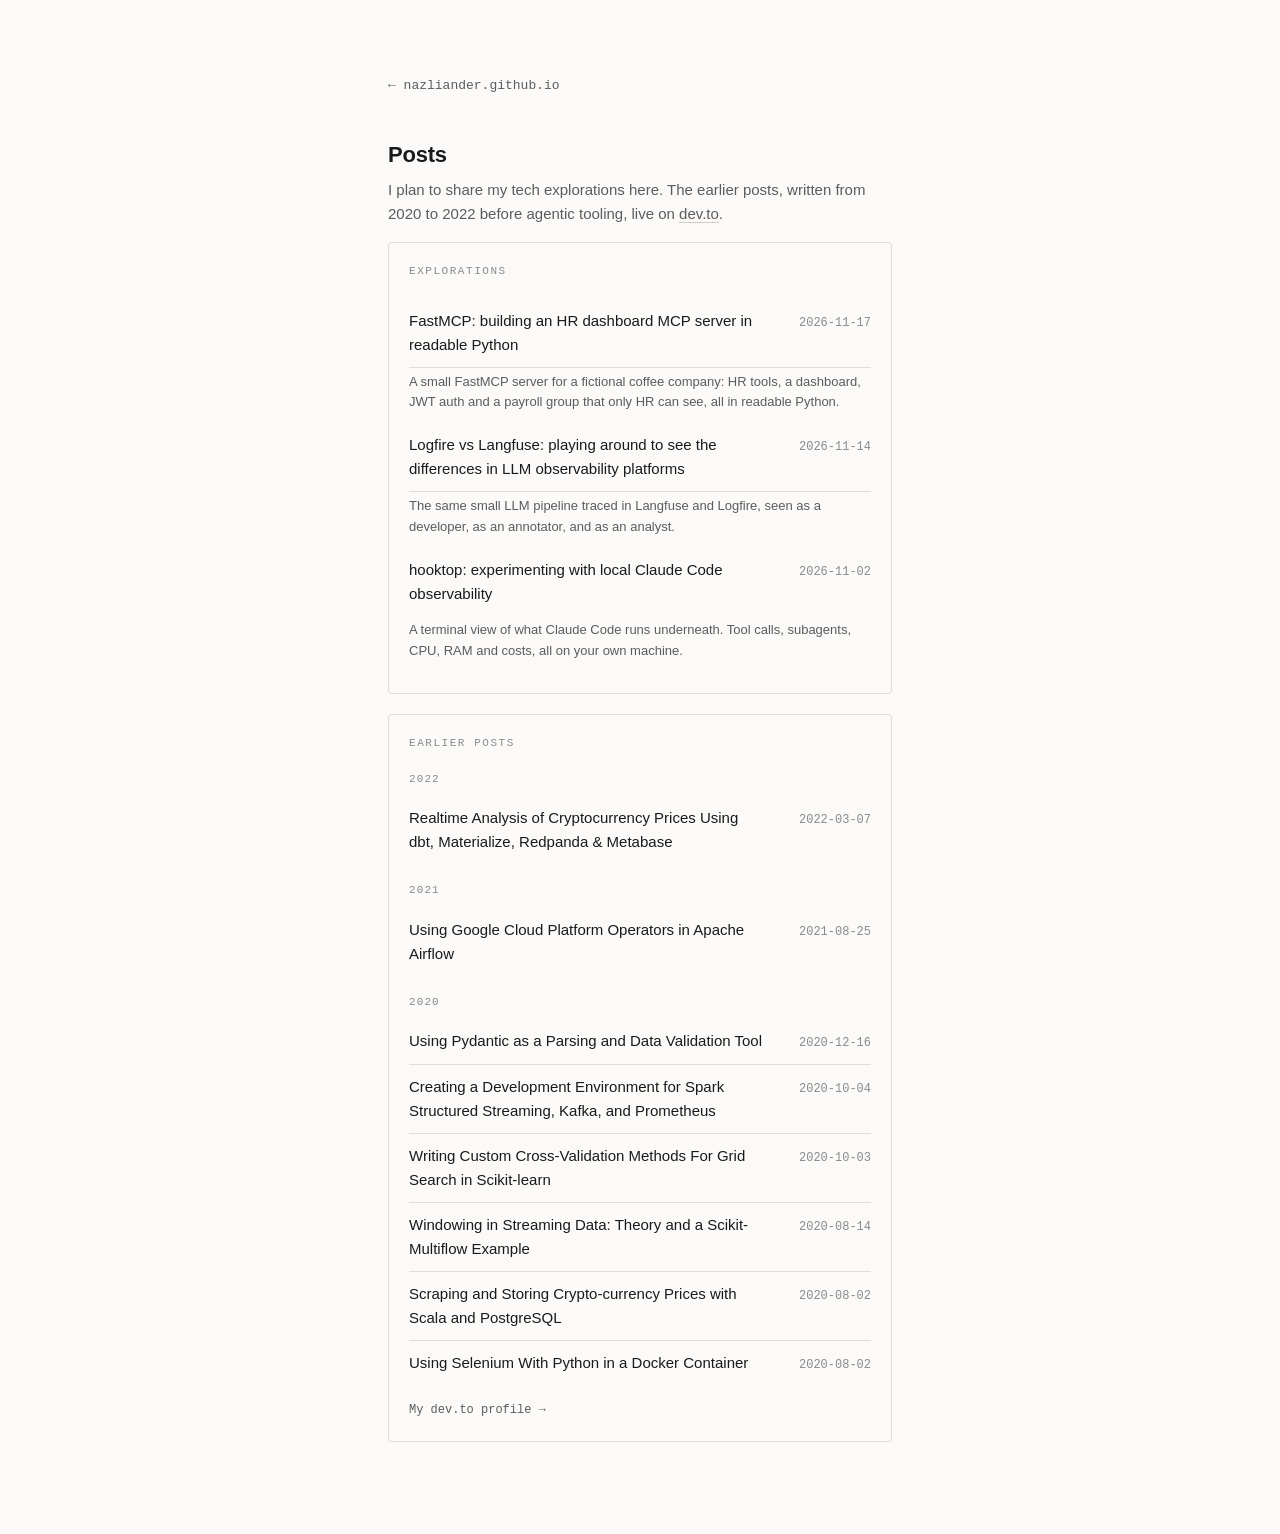
==== commit f5de5a37: "deploy: site build of 17fda80" ====
--- a/writing/index.html
+++ b/writing/index.html
@@ -1,2 +1,2 @@
 <!DOCTYPE html><html lang="en" data-astro-cid-67lgijtc><head><meta charset="utf-8"><meta name="viewport" content="width=device-width, initial-scale=1"><title>Posts — Nazli Ander</title><meta name="description" content="Posts and essays by Nazli Ander on data engineering, streaming and testing."><link rel="canonical" href="https://nazliander.github.io/writing/"><meta property="og:type" content="profile"><meta property="og:site_name" content="Nazli Ander"><meta property="og:title" content="Posts — Nazli Ander"><meta property="og:description" content="Posts and essays by Nazli Ander on data engineering, streaming and testing."><meta property="og:url" content="https://nazliander.github.io/writing/"><meta property="og:image" content="https://nazliander.github.io/og.png"><meta property="og:image:width" content="1200"><meta property="og:image:height" content="630"><meta property="og:image:alt" content="Nazli Ander, Data-intensive application developer and architect. I build data pipelines, warehouses and API endpoints, and the tests that keep them honest."><meta name="twitter:card" content="summary_large_image"><meta name="twitter:title" content="Posts — Nazli Ander"><meta name="twitter:description" content="Posts and essays by Nazli Ander on data engineering, streaming and testing."><meta name="twitter:image" content="https://nazliander.github.io/og.png"><script type="application/ld+json">{"@context":"https://schema.org","@type":"Person","name":"Nazli Ander","url":"https://nazliander.github.io/","description":"Data-intensive application developer and architect. I build data pipelines, warehouses and API endpoints, and the tests that keep them honest.","sameAs":["https://github.com/nazliander","https://www.linkedin.com/in/nazli-ander-33b428111/","https://dev.to/nazliander"]}</script><script defer src="https://static.cloudflareinsights.com/beacon.min.js" data-cf-beacon="{&quot;token&quot;: &quot;77f7c34b2c5643a896c90a469e544296&quot;}"></script><link rel="icon" type="image/svg+xml" href="/favicon.svg"><link rel="stylesheet" href="/_astro/global.DUYhZEvP.css"><style>.back[data-astro-cid-67lgijtc]{font-family:var(--mono);color:var(--fg-dim);border:0;margin-bottom:2.5rem;font-size:.8125rem;display:inline-block}.back[data-astro-cid-67lgijtc]:hover{color:var(--fg)}.rows[data-astro-cid-67lgijtc]{margin:0;padding:0;list-style:none}.row[data-astro-cid-67lgijtc]{border:0;border-bottom:1px solid var(--hairline);color:var(--fg);grid-template-columns:1fr auto auto;align-items:baseline;gap:.75rem;padding:.625rem 0;transition:padding-left .18s,color .18s;display:grid}.rows[data-astro-cid-67lgijtc] li[data-astro-cid-67lgijtc]:last-child .row[data-astro-cid-67lgijtc]{border-bottom:0}.row[data-astro-cid-67lgijtc]:hover{color:var(--writing);padding-left:.375rem}.row[data-astro-cid-67lgijtc]:focus-visible{outline:2px solid var(--work);outline-offset:2px;border-radius:2px}.row-title[data-astro-cid-67lgijtc]{min-width:0}.row-arrow[data-astro-cid-67lgijtc]{opacity:0;transition:opacity .18s,transform .18s;display:inline-block;transform:translate(-.25rem)}.row[data-astro-cid-67lgijtc]:hover .row-arrow[data-astro-cid-67lgijtc],.row[data-astro-cid-67lgijtc]:focus-visible .row-arrow[data-astro-cid-67lgijtc]{opacity:1;transform:translate(0)}.row[data-astro-cid-67lgijtc] .date[data-astro-cid-67lgijtc]{white-space:nowrap}.row-summary[data-astro-cid-67lgijtc]{color:var(--fg-dim);margin:.25rem 0 .625rem;font-size:.8125rem}@media (prefers-reduced-motion:reduce){.row[data-astro-cid-67lgijtc],.row-arrow[data-astro-cid-67lgijtc]{transition:none}}.year[data-astro-cid-67lgijtc]+.year[data-astro-cid-67lgijtc]{margin-top:1.125rem}.year-label[data-astro-cid-67lgijtc]{font-family:var(--mono);letter-spacing:.1em;color:var(--fg-faint);margin:0 0 .5rem;font-size:.6875rem}.entry-title[data-astro-cid-67lgijtc]{letter-spacing:-.01em;margin:0 0 .375rem;font-size:1.375rem;font-weight:600}
-</style></head><body data-astro-cid-67lgijtc><main class="page" data-astro-cid-67lgijtc><a class="back" href="/" data-astro-cid-67lgijtc>← nazliander.github.io</a><h1 class="entry-title" data-astro-cid-67lgijtc>Posts</h1><p class="tagline" data-astro-cid-67lgijtc>I plan to share my tech explorations here. The earlier posts, written from 2020 to 2022 before agentic tooling, live on <a href="https://dev.to/nazliander" data-astro-cid-67lgijtc>dev.to</a>.</p><section class="section" data-astro-cid-67lgijtc><h2 data-astro-cid-67lgijtc>Explorations</h2><ul class="rows" data-astro-cid-67lgijtc><li data-astro-cid-67lgijtc><a class="row" href="/writing/fastmcp-building-an-hr-dashboard-mcp-server-in-readable-python/" data-astro-cid-67lgijtc><span class="row-title" data-astro-cid-67lgijtc>FastMCP: building an HR dashboard MCP server in readable Python</span><span class="row-arrow" aria-hidden="true" data-astro-cid-67lgijtc>→</span><time class="date" datetime="2026-11-17" data-astro-cid-67lgijtc>2026-11-17</time></a><p class="row-summary" data-astro-cid-67lgijtc>A small FastMCP server for a fictional coffee company: HR tools, a dashboard written in Python, JWT auth and a payroll group that only HR can see.</p></li><li data-astro-cid-67lgijtc><a class="row" href="/writing/logfire-vs-langfuse-playing-around-to-see-the-differences/" data-astro-cid-67lgijtc><span class="row-title" data-astro-cid-67lgijtc>Logfire vs Langfuse: playing around to see the differences in LLM observability platforms</span><span class="row-arrow" aria-hidden="true" data-astro-cid-67lgijtc>→</span><time class="date" datetime="2026-11-14" data-astro-cid-67lgijtc>2026-11-14</time></a><p class="row-summary" data-astro-cid-67lgijtc>The same small LLM pipeline traced in Langfuse and Logfire, seen as a developer, as an annotator, and as an analyst.</p></li><li data-astro-cid-67lgijtc><a class="row" href="/writing/hooktop-experimenting-local-claude-code-observability/" data-astro-cid-67lgijtc><span class="row-title" data-astro-cid-67lgijtc>hooktop: experimenting with local Claude Code observability</span><span class="row-arrow" aria-hidden="true" data-astro-cid-67lgijtc>→</span><time class="date" datetime="2026-11-02" data-astro-cid-67lgijtc>2026-11-02</time></a><p class="row-summary" data-astro-cid-67lgijtc>A terminal view of what Claude Code runs underneath. Tool calls, subagents, CPU, RAM and costs, all on your own machine.</p></li></ul></section><section class="section" data-astro-cid-67lgijtc><h2 data-astro-cid-67lgijtc>Earlier posts</h2><div class="year" data-astro-cid-67lgijtc><p class="year-label" data-astro-cid-67lgijtc>2022</p><ul class="rows" data-astro-cid-67lgijtc><li data-astro-cid-67lgijtc><a class="row" href="https://dev.to/nazliander/realtime-analysis-of-cryptocurrency-prices-using-dbt-materialize-redpanda-metabase-41n2" data-astro-cid-67lgijtc><span class="row-title" data-astro-cid-67lgijtc>Realtime Analysis of Cryptocurrency Prices Using dbt, Materialize, Redpanda &amp; Metabase</span><span class="row-arrow" aria-hidden="true" data-astro-cid-67lgijtc>↗</span><time class="date" datetime="2022-03-07" data-astro-cid-67lgijtc>2022-03-07</time></a></li></ul></div><div class="year" data-astro-cid-67lgijtc><p class="year-label" data-astro-cid-67lgijtc>2021</p><ul class="rows" data-astro-cid-67lgijtc><li data-astro-cid-67lgijtc><a class="row" href="https://dev.to/nazliander/about-the-google-cloud-platform-operators-in-airflow-3ap7" data-astro-cid-67lgijtc><span class="row-title" data-astro-cid-67lgijtc>Using Google Cloud Platform Operators in Apache Airflow</span><span class="row-arrow" aria-hidden="true" data-astro-cid-67lgijtc>↗</span><time class="date" datetime="2021-08-25" data-astro-cid-67lgijtc>2021-08-25</time></a></li></ul></div><div class="year" data-astro-cid-67lgijtc><p class="year-label" data-astro-cid-67lgijtc>2020</p><ul class="rows" data-astro-cid-67lgijtc><li data-astro-cid-67lgijtc><a class="row" href="https://dev.to/nazliander/using-pydantic-as-a-parser-and-data-validation-tool-51n3" data-astro-cid-67lgijtc><span class="row-title" data-astro-cid-67lgijtc>Using Pydantic as a Parsing and Data Validation Tool</span><span class="row-arrow" aria-hidden="true" data-astro-cid-67lgijtc>↗</span><time class="date" datetime="2020-12-16" data-astro-cid-67lgijtc>2020-12-16</time></a></li><li data-astro-cid-67lgijtc><a class="row" href="https://dev.to/nazliander/creating-a-development-environment-for-spark-structured-streaming-kafka-and-prometheus-29dl" data-astro-cid-67lgijtc><span class="row-title" data-astro-cid-67lgijtc>Creating a Development Environment for Spark Structured Streaming, Kafka, and Prometheus</span><span class="row-arrow" aria-hidden="true" data-astro-cid-67lgijtc>↗</span><time class="date" datetime="2020-10-04" data-astro-cid-67lgijtc>2020-10-04</time></a></li><li data-astro-cid-67lgijtc><a class="row" href="https://dev.to/nazliander/writing-custom-cross-validation-methods-for-grid-search-in-scikit-learn-2o21" data-astro-cid-67lgijtc><span class="row-title" data-astro-cid-67lgijtc>Writing Custom Cross-Validation Methods For Grid Search in Scikit-learn</span><span class="row-arrow" aria-hidden="true" data-astro-cid-67lgijtc>↗</span><time class="date" datetime="2020-10-03" data-astro-cid-67lgijtc>2020-10-03</time></a></li><li data-astro-cid-67lgijtc><a class="row" href="https://dev.to/nazliander/windowing-in-streaming-data-theory-and-a-scikit-multiflow-example-55ji" data-astro-cid-67lgijtc><span class="row-title" data-astro-cid-67lgijtc>Windowing in Streaming Data: Theory and a Scikit-Multiflow Example</span><span class="row-arrow" aria-hidden="true" data-astro-cid-67lgijtc>↗</span><time class="date" datetime="2020-08-14" data-astro-cid-67lgijtc>2020-08-14</time></a></li><li data-astro-cid-67lgijtc><a class="row" href="https://dev.to/nazliander/scraping-and-storing-asset-prices-with-scala-and-postgresql-35nn" data-astro-cid-67lgijtc><span class="row-title" data-astro-cid-67lgijtc>Scraping and Storing Crypto-currency Prices with Scala and PostgreSQL</span><span class="row-arrow" aria-hidden="true" data-astro-cid-67lgijtc>↗</span><time class="date" datetime="2020-08-02" data-astro-cid-67lgijtc>2020-08-02</time></a></li><li data-astro-cid-67lgijtc><a class="row" href="https://dev.to/nazliander/using-selenium-within-a-docker-container-ghp" data-astro-cid-67lgijtc><span class="row-title" data-astro-cid-67lgijtc>Using Selenium With Python in a Docker Container</span><span class="row-arrow" aria-hidden="true" data-astro-cid-67lgijtc>↗</span><time class="date" datetime="2020-08-02" data-astro-cid-67lgijtc>2020-08-02</time></a></li></ul></div><a class="more" href="https://dev.to/nazliander" data-astro-cid-67lgijtc>My dev.to profile →</a></section></main></body></html>+</style></head><body data-astro-cid-67lgijtc><main class="page" data-astro-cid-67lgijtc><a class="back" href="/" data-astro-cid-67lgijtc>← nazliander.github.io</a><h1 class="entry-title" data-astro-cid-67lgijtc>Posts</h1><p class="tagline" data-astro-cid-67lgijtc>I plan to share my tech explorations here. The earlier posts, written from 2020 to 2022 before agentic tooling, live on <a href="https://dev.to/nazliander" data-astro-cid-67lgijtc>dev.to</a>.</p><section class="section" data-astro-cid-67lgijtc><h2 data-astro-cid-67lgijtc>Explorations</h2><ul class="rows" data-astro-cid-67lgijtc><li data-astro-cid-67lgijtc><a class="row" href="/writing/fastmcp-building-an-hr-dashboard-mcp-server-in-readable-python/" data-astro-cid-67lgijtc><span class="row-title" data-astro-cid-67lgijtc>FastMCP: building an HR dashboard MCP server in readable Python</span><span class="row-arrow" aria-hidden="true" data-astro-cid-67lgijtc>→</span><time class="date" datetime="2026-11-17" data-astro-cid-67lgijtc>2026-11-17</time></a><p class="row-summary" data-astro-cid-67lgijtc>A small FastMCP server for a fictional coffee company: HR tools, a dashboard, JWT auth and a payroll group that only HR can see, all in readable Python.</p></li><li data-astro-cid-67lgijtc><a class="row" href="/writing/logfire-vs-langfuse-playing-around-to-see-the-differences/" data-astro-cid-67lgijtc><span class="row-title" data-astro-cid-67lgijtc>Logfire vs Langfuse: playing around to see the differences in LLM observability platforms</span><span class="row-arrow" aria-hidden="true" data-astro-cid-67lgijtc>→</span><time class="date" datetime="2026-11-14" data-astro-cid-67lgijtc>2026-11-14</time></a><p class="row-summary" data-astro-cid-67lgijtc>The same small LLM pipeline traced in Langfuse and Logfire, seen as a developer, as an annotator, and as an analyst.</p></li><li data-astro-cid-67lgijtc><a class="row" href="/writing/hooktop-experimenting-local-claude-code-observability/" data-astro-cid-67lgijtc><span class="row-title" data-astro-cid-67lgijtc>hooktop: experimenting with local Claude Code observability</span><span class="row-arrow" aria-hidden="true" data-astro-cid-67lgijtc>→</span><time class="date" datetime="2026-11-02" data-astro-cid-67lgijtc>2026-11-02</time></a><p class="row-summary" data-astro-cid-67lgijtc>A terminal view of what Claude Code runs underneath. Tool calls, subagents, CPU, RAM and costs, all on your own machine.</p></li></ul></section><section class="section" data-astro-cid-67lgijtc><h2 data-astro-cid-67lgijtc>Earlier posts</h2><div class="year" data-astro-cid-67lgijtc><p class="year-label" data-astro-cid-67lgijtc>2022</p><ul class="rows" data-astro-cid-67lgijtc><li data-astro-cid-67lgijtc><a class="row" href="https://dev.to/nazliander/realtime-analysis-of-cryptocurrency-prices-using-dbt-materialize-redpanda-metabase-41n2" data-astro-cid-67lgijtc><span class="row-title" data-astro-cid-67lgijtc>Realtime Analysis of Cryptocurrency Prices Using dbt, Materialize, Redpanda &amp; Metabase</span><span class="row-arrow" aria-hidden="true" data-astro-cid-67lgijtc>↗</span><time class="date" datetime="2022-03-07" data-astro-cid-67lgijtc>2022-03-07</time></a></li></ul></div><div class="year" data-astro-cid-67lgijtc><p class="year-label" data-astro-cid-67lgijtc>2021</p><ul class="rows" data-astro-cid-67lgijtc><li data-astro-cid-67lgijtc><a class="row" href="https://dev.to/nazliander/about-the-google-cloud-platform-operators-in-airflow-3ap7" data-astro-cid-67lgijtc><span class="row-title" data-astro-cid-67lgijtc>Using Google Cloud Platform Operators in Apache Airflow</span><span class="row-arrow" aria-hidden="true" data-astro-cid-67lgijtc>↗</span><time class="date" datetime="2021-08-25" data-astro-cid-67lgijtc>2021-08-25</time></a></li></ul></div><div class="year" data-astro-cid-67lgijtc><p class="year-label" data-astro-cid-67lgijtc>2020</p><ul class="rows" data-astro-cid-67lgijtc><li data-astro-cid-67lgijtc><a class="row" href="https://dev.to/nazliander/using-pydantic-as-a-parser-and-data-validation-tool-51n3" data-astro-cid-67lgijtc><span class="row-title" data-astro-cid-67lgijtc>Using Pydantic as a Parsing and Data Validation Tool</span><span class="row-arrow" aria-hidden="true" data-astro-cid-67lgijtc>↗</span><time class="date" datetime="2020-12-16" data-astro-cid-67lgijtc>2020-12-16</time></a></li><li data-astro-cid-67lgijtc><a class="row" href="https://dev.to/nazliander/creating-a-development-environment-for-spark-structured-streaming-kafka-and-prometheus-29dl" data-astro-cid-67lgijtc><span class="row-title" data-astro-cid-67lgijtc>Creating a Development Environment for Spark Structured Streaming, Kafka, and Prometheus</span><span class="row-arrow" aria-hidden="true" data-astro-cid-67lgijtc>↗</span><time class="date" datetime="2020-10-04" data-astro-cid-67lgijtc>2020-10-04</time></a></li><li data-astro-cid-67lgijtc><a class="row" href="https://dev.to/nazliander/writing-custom-cross-validation-methods-for-grid-search-in-scikit-learn-2o21" data-astro-cid-67lgijtc><span class="row-title" data-astro-cid-67lgijtc>Writing Custom Cross-Validation Methods For Grid Search in Scikit-learn</span><span class="row-arrow" aria-hidden="true" data-astro-cid-67lgijtc>↗</span><time class="date" datetime="2020-10-03" data-astro-cid-67lgijtc>2020-10-03</time></a></li><li data-astro-cid-67lgijtc><a class="row" href="https://dev.to/nazliander/windowing-in-streaming-data-theory-and-a-scikit-multiflow-example-55ji" data-astro-cid-67lgijtc><span class="row-title" data-astro-cid-67lgijtc>Windowing in Streaming Data: Theory and a Scikit-Multiflow Example</span><span class="row-arrow" aria-hidden="true" data-astro-cid-67lgijtc>↗</span><time class="date" datetime="2020-08-14" data-astro-cid-67lgijtc>2020-08-14</time></a></li><li data-astro-cid-67lgijtc><a class="row" href="https://dev.to/nazliander/scraping-and-storing-asset-prices-with-scala-and-postgresql-35nn" data-astro-cid-67lgijtc><span class="row-title" data-astro-cid-67lgijtc>Scraping and Storing Crypto-currency Prices with Scala and PostgreSQL</span><span class="row-arrow" aria-hidden="true" data-astro-cid-67lgijtc>↗</span><time class="date" datetime="2020-08-02" data-astro-cid-67lgijtc>2020-08-02</time></a></li><li data-astro-cid-67lgijtc><a class="row" href="https://dev.to/nazliander/using-selenium-within-a-docker-container-ghp" data-astro-cid-67lgijtc><span class="row-title" data-astro-cid-67lgijtc>Using Selenium With Python in a Docker Container</span><span class="row-arrow" aria-hidden="true" data-astro-cid-67lgijtc>↗</span><time class="date" datetime="2020-08-02" data-astro-cid-67lgijtc>2020-08-02</time></a></li></ul></div><a class="more" href="https://dev.to/nazliander" data-astro-cid-67lgijtc>My dev.to profile →</a></section></main></body></html>
